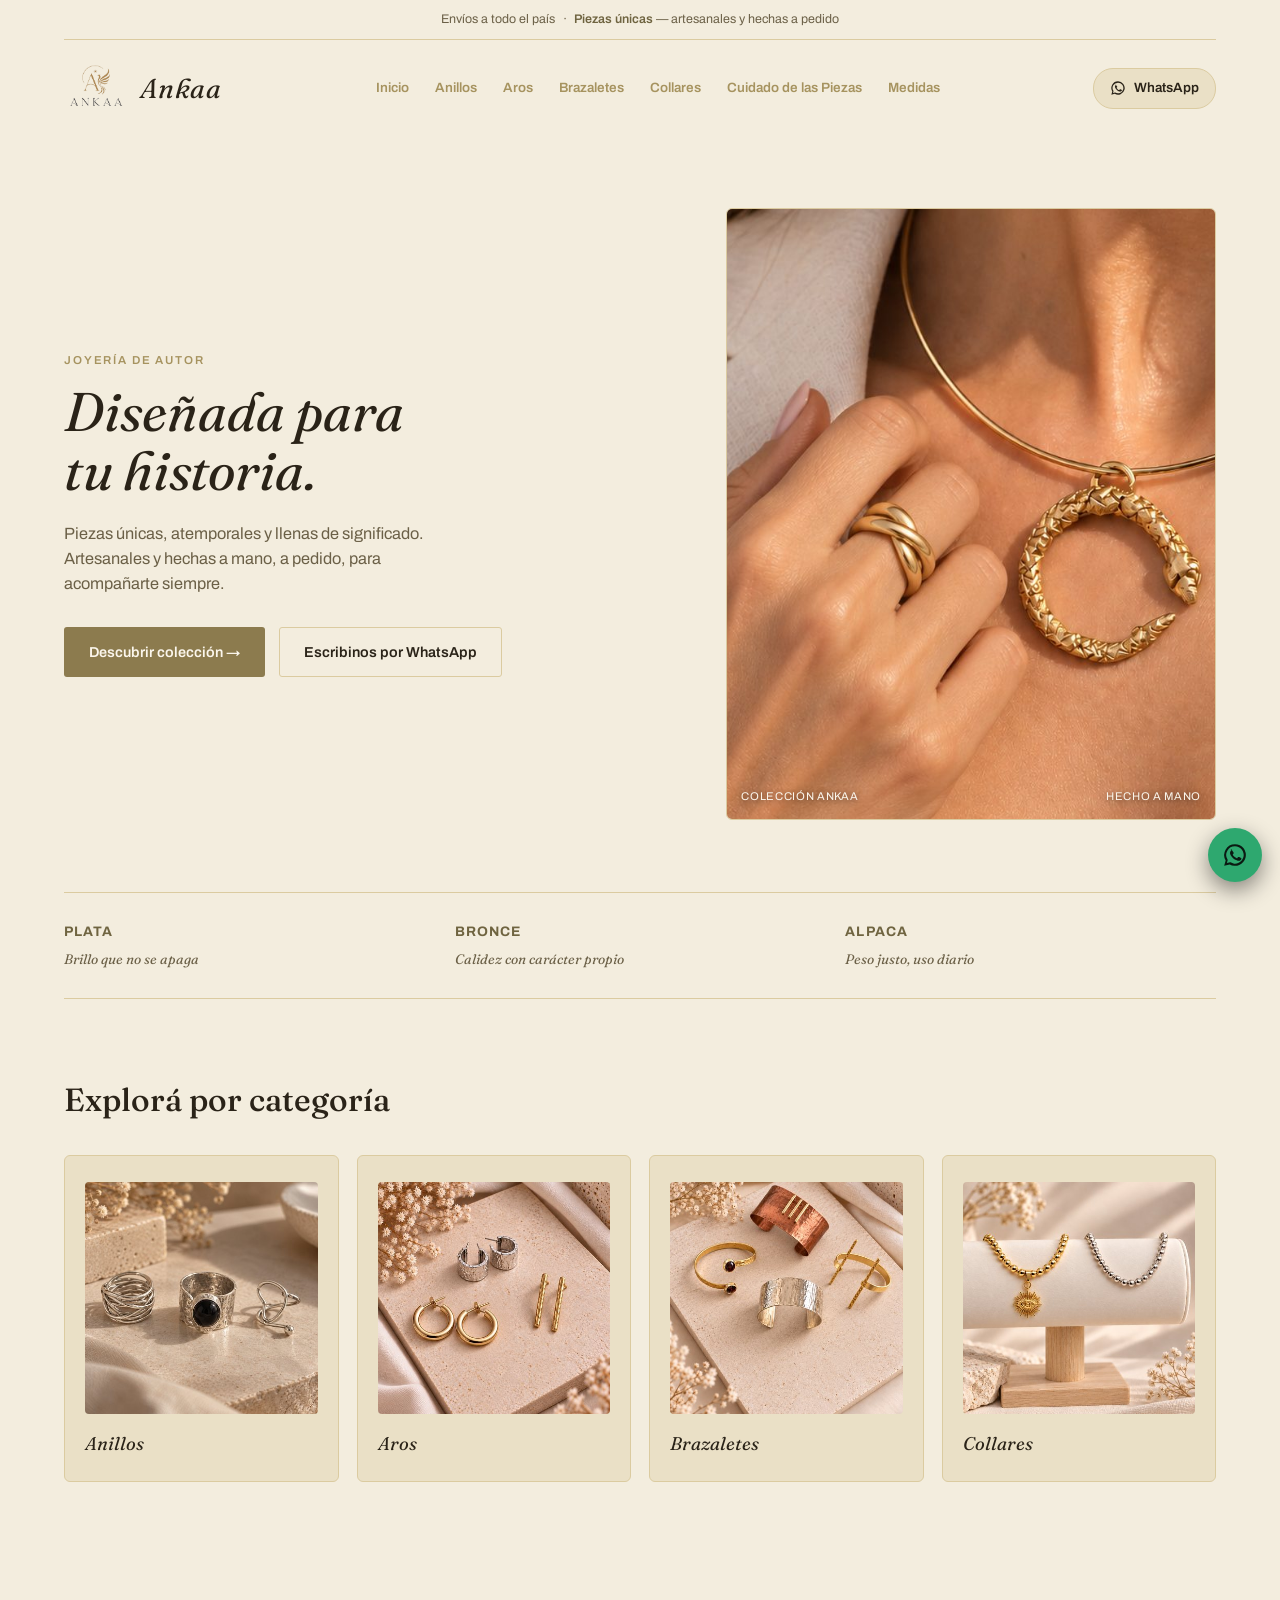
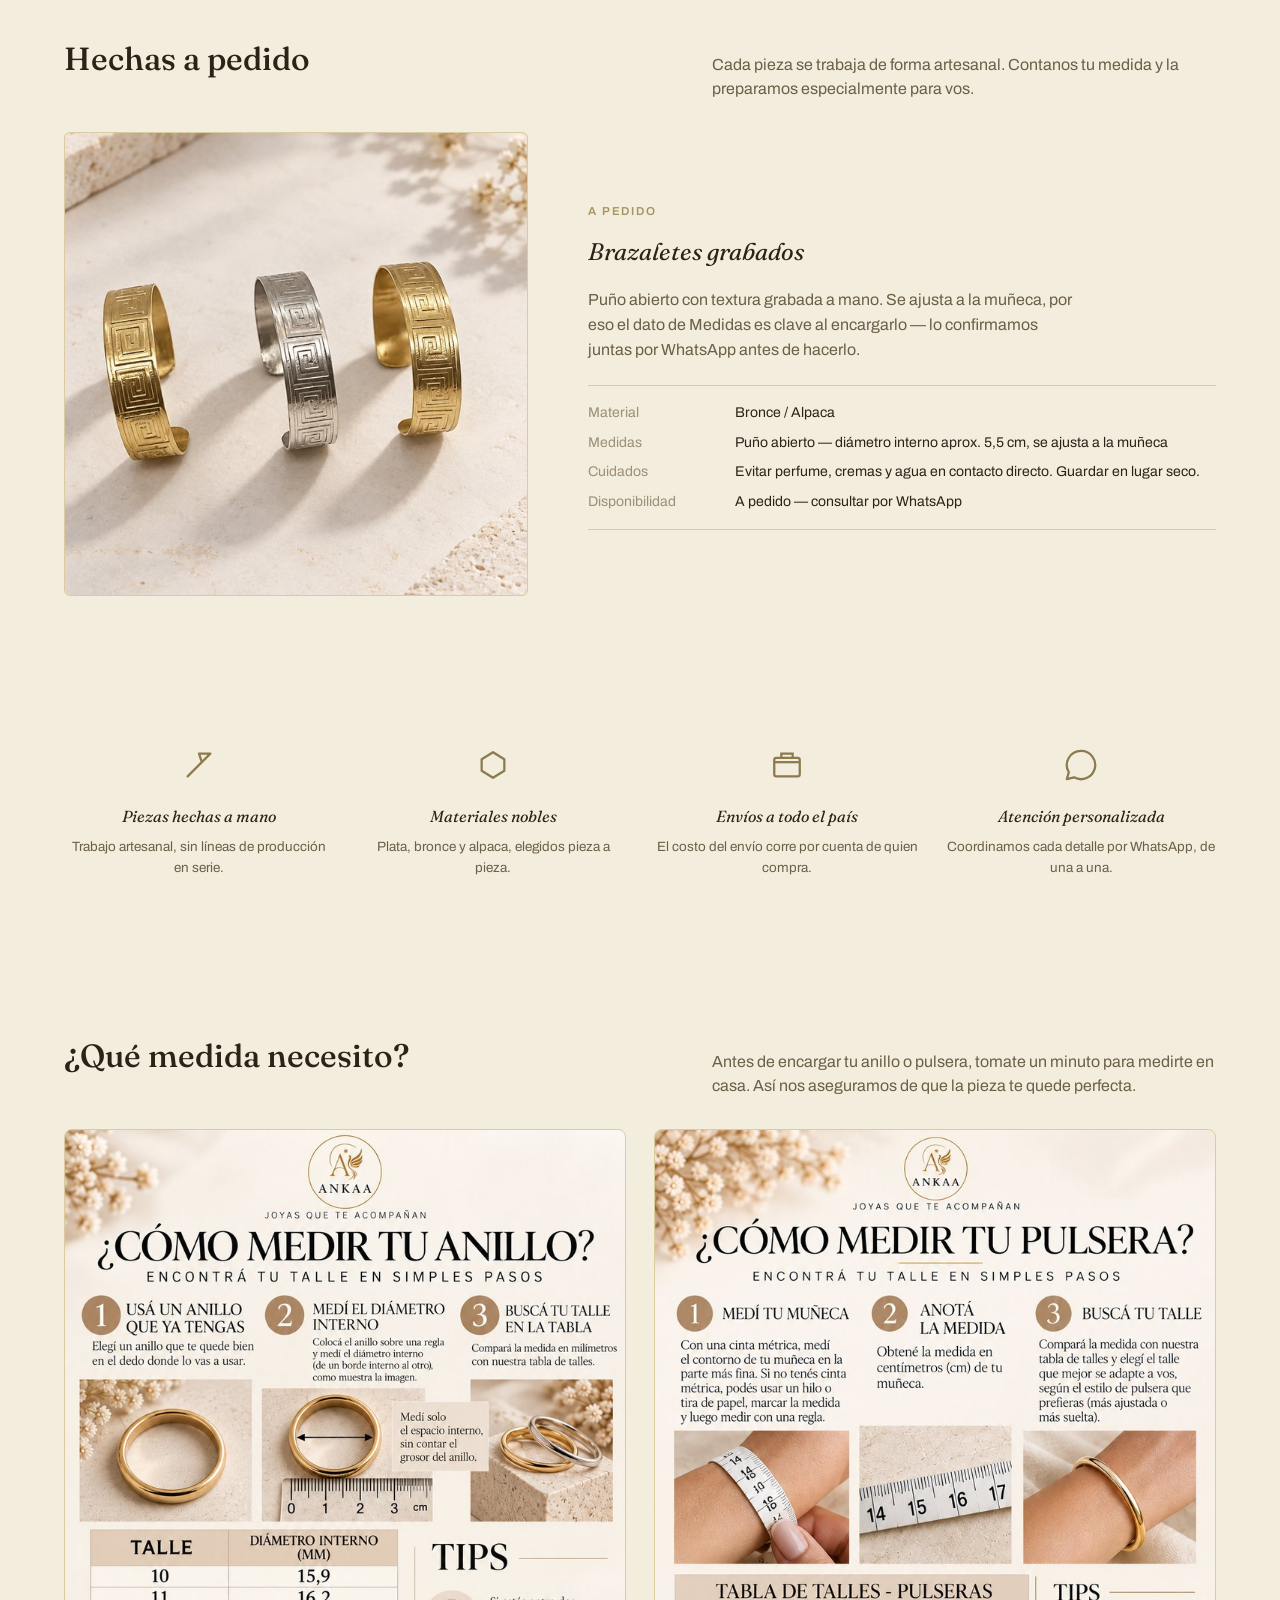
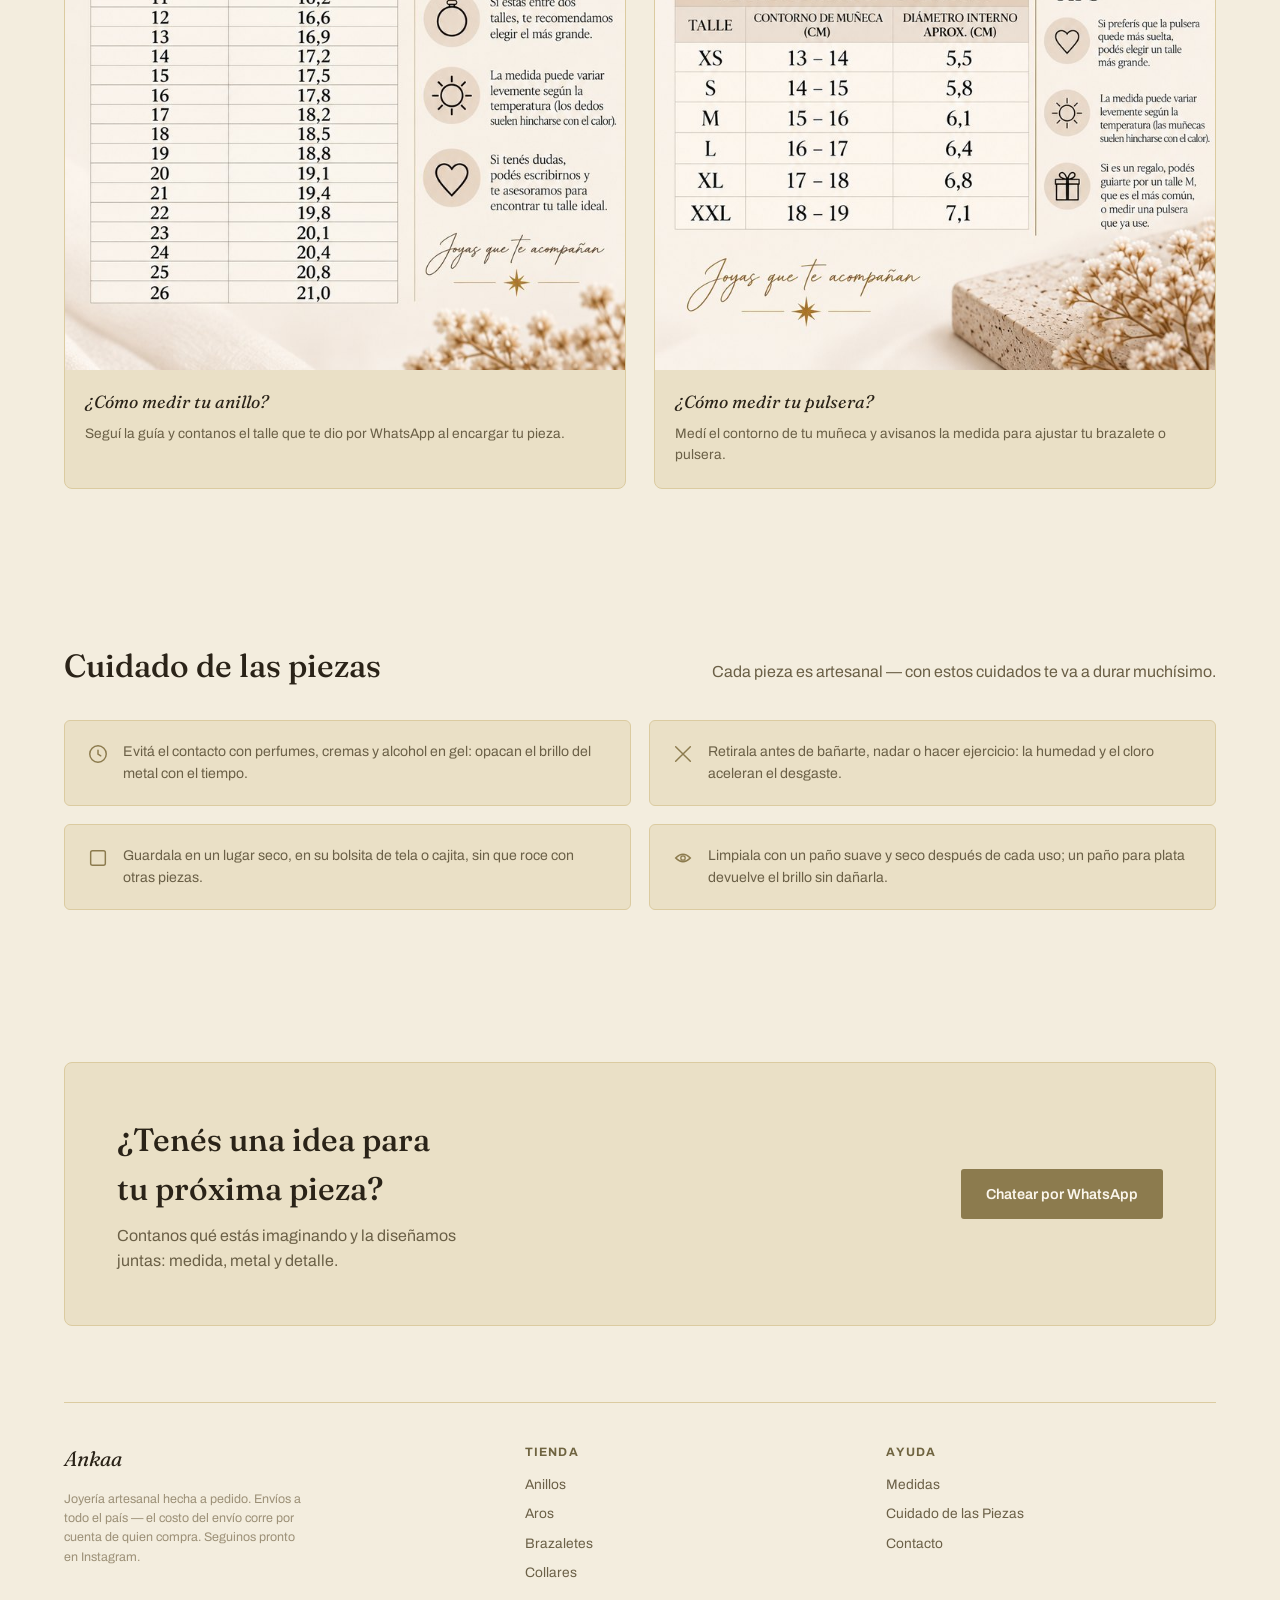
==== index.html @ 0fe8b34e "first commit" ====
<!DOCTYPE html>
<html lang="es">
<head>
<meta charset="UTF-8">
<meta name="viewport" content="width=device-width, initial-scale=1.0">
<title>Ankaa — Joyería artesanal</title>
<link rel="stylesheet" href="https://fonts.googleapis.com/css2?family=Fraunces:ital,wght@0,400;0,500;1,400;1,500&family=Archivo:wght@400;600;700&display=swap">
<link rel="stylesheet" href="css/style.css">
</head>
<body>

<div class="topbar">
  <span>Envíos a todo el país</span>
  <span aria-hidden="true">·</span>
  <span><b>Piezas únicas</b> — artesanales y hechas a pedido</span>
</div>

<header class="site">
  <a class="logo" href="#top" aria-label="Ankaa, inicio">
    <img src="img/logo.png" alt="Ankaa">
    Ankaa
  </a>

  <nav class="categories" aria-label="Secciones">
    <a href="#top">Inicio</a>
    <a href="#anillos">Anillos</a>
    <a href="#aros">Aros</a>
    <a href="#brazaletes">Brazaletes</a>
    <a href="#collares">Collares</a>
    <a href="#cuidado">Cuidado de las Piezas</a>
    <a href="#medidas">Medidas</a>
  </nav>

  <div class="header-actions">
    <a class="whatsapp-pill" href="#contacto">
      <svg viewBox="0 0 24 24" width="16" height="16" fill="currentColor" aria-hidden="true"><path d="M12 2a10 10 0 0 0-8.6 15.1L2 22l5.1-1.3A10 10 0 1 0 12 2zm0 2a8 8 0 1 1-4.2 14.8l-.3-.2-3 .8.8-2.9-.2-.3A8 8 0 0 1 12 4zm-3 3.6c-.2 0-.5 0-.7.4-.2.3-.9.9-.9 2.1s.9 2.4 1 2.6c.1.2 1.8 2.9 4.5 4 .6.3 1.1.4 1.5.5.6.2 1.2.2 1.6.1.5-.1 1.5-.6 1.7-1.2.2-.6.2-1.1.2-1.2-.1-.1-.3-.2-.6-.3-.3-.2-1.5-.8-1.8-.8-.2-.1-.4-.1-.6.1-.2.3-.7.8-.8 1-.2.2-.3.2-.5.1-.3-.1-1.1-.4-2.1-1.3-.8-.7-1.3-1.6-1.5-1.8-.1-.2 0-.4.1-.5.1-.1.3-.3.4-.5.1-.2.2-.3.3-.5.1-.2 0-.4 0-.5C9.9 9 9.3 7.6 9 7c-.2-.4-.4-.4-.6-.4H8z"/></svg>
      WhatsApp
    </a>

    <button class="nav-toggle" type="button" aria-expanded="false" aria-controls="menu-principal" aria-label="Abrir menú">
      <svg class="icon-open" viewBox="0 0 24 24" fill="none" aria-hidden="true"><path d="M4 6h16M4 12h16M4 18h16" stroke="#2A2318" stroke-width="1.8" stroke-linecap="round"/></svg>
      <svg class="icon-close" viewBox="0 0 24 24" fill="none" aria-hidden="true"><path d="M5 5l14 14M19 5L5 19" stroke="#2A2318" stroke-width="1.8" stroke-linecap="round"/></svg>
    </button>
  </div>
</header>

<main id="top">
  <section class="hero">
    <div>
      <span class="eyebrow hero-eyebrow">Joyería de autor</span>
      <h1>Diseñada para<br>tu historia.</h1>
      <p class="lede">Piezas únicas, atemporales y llenas de significado. Artesanales y hechas a mano, a pedido, para acompañarte siempre.</p>
      <div class="hero-actions">
        <a class="btn btn-primary" href="#anillos">Descubrir colección →</a>
        <a class="btn btn-ghost" href="#contacto">Escribinos por WhatsApp</a>
      </div>
    </div>
    <div class="hero-art">
      <img src="img/hero.jpg" alt="Modelo luciendo piezas de joyería Ankaa">
      <div class="caption">
        <span>Colección Ankaa</span>
        <span>Hecho a mano</span>
      </div>
    </div>
  </section>

  <section class="materials" aria-label="Materiales">
    <div class="material">
      <dt>PLATA</dt>
      <dd>Brillo que no se apaga</dd>
    </div>
    <div class="material">
      <dt>BRONCE</dt>
      <dd>Calidez con carácter propio</dd>
    </div>
    <div class="material">
      <dt>ALPACA</dt>
      <dd>Peso justo, uso diario</dd>
    </div>
  </section>

  <section aria-labelledby="cat-heading">
    <div class="section-head">
      <h2 id="cat-heading">Explorá por categoría</h2>
    </div>
    <div class="cat-grid">
      <a class="cat-card" href="#anillos" id="anillos">
        <img src="img/cat-anillos.jpg" alt="Anillos Ankaa" loading="lazy">
        <div class="name">Anillos</div>
      </a>
      <a class="cat-card" href="#aros" id="aros">
        <img src="img/cat-aros.jpg" alt="Aros Ankaa" loading="lazy">
        <div class="name">Aros</div>
      </a>
      <a class="cat-card" href="#brazaletes" id="brazaletes">
        <img src="img/cat-brazaletes.jpg" alt="Brazaletes Ankaa" loading="lazy">
        <div class="name">Brazaletes</div>
      </a>
      <a class="cat-card" href="#collares" id="collares">
        <img src="img/cat-collares.jpg" alt="Collares Ankaa" loading="lazy">
        <div class="name">Collares</div>
      </a>
    </div>
  </section>

  <section aria-labelledby="feature-heading">
    <div class="section-head">
      <h2 id="feature-heading">Hechas a pedido</h2>
      <p class="sub">Cada pieza se trabaja de forma artesanal. Contanos tu medida y la preparamos especialmente para vos.</p>
    </div>
    <div class="feature">
      <div class="feature-art">
        <img src="img/gallery-cuffs.jpg" alt="Brazaletes artesanales Ankaa con textura grabada">
      </div>
      <div>
        <span class="eyebrow">A pedido</span>
        <h2 style="margin-top:10px; font-style: italic; font-weight:400;">Brazaletes grabados</h2>
        <p class="desc">Puño abierto con textura grabada a mano. Se ajusta a la muñeca, por eso el dato de Medidas es clave al encargarlo — lo confirmamos juntas por WhatsApp antes de hacerlo.</p>
        <div class="label-table">
          <dl>
            <dt>Material</dt><dd>Bronce / Alpaca</dd>
            <dt>Medidas</dt><dd>Puño abierto — diámetro interno aprox. 5,5 cm, se ajusta a la muñeca</dd>
            <dt>Cuidados</dt><dd>Evitar perfume, cremas y agua en contacto directo. Guardar en lugar seco.</dd>
            <dt>Disponibilidad</dt><dd>A pedido — consultar por WhatsApp</dd>
          </dl>
        </div>
      </div>
    </div>
  </section>

  <section aria-label="Por qué Ankaa">
    <div class="values">
      <div class="value">
        <svg viewBox="0 0 24 24" fill="none" aria-hidden="true"><path d="M4 20 L14 10 M14 10 L12 4 L20 4 L14 10" stroke="#8C7B4E" stroke-width="1.6" stroke-linecap="round" stroke-linejoin="round"/></svg>
        <h3>Piezas hechas a mano</h3>
        <p>Trabajo artesanal, sin líneas de producción en serie.</p>
      </div>
      <div class="value">
        <svg viewBox="0 0 24 24" fill="none" aria-hidden="true"><path d="M12 3 L20 8 V16 L12 21 L4 16 V8 Z" stroke="#8C7B4E" stroke-width="1.6" stroke-linejoin="round"/></svg>
        <h3>Materiales nobles</h3>
        <p>Plata, bronce y alpaca, elegidos pieza a pieza.</p>
      </div>
      <div class="value">
        <svg viewBox="0 0 24 24" fill="none" aria-hidden="true"><rect x="3" y="7" width="18" height="13" rx="1.5" stroke="#8C7B4E" stroke-width="1.6"/><path d="M3 10 H21" stroke="#8C7B4E" stroke-width="1.6"/><path d="M8 7 V4 H16 V7" stroke="#8C7B4E" stroke-width="1.6"/></svg>
        <h3>Envíos a todo el país</h3>
        <p>El costo del envío corre por cuenta de quien compra.</p>
      </div>
      <div class="value">
        <svg viewBox="0 0 24 24" fill="none" aria-hidden="true"><path d="M12 2a10 10 0 0 0-8.6 15.1L2 22l5.1-1.3A10 10 0 1 0 12 2z" stroke="#8C7B4E" stroke-width="1.6" stroke-linejoin="round"/></svg>
        <h3>Atención personalizada</h3>
        <p>Coordinamos cada detalle por WhatsApp, de una a una.</p>
      </div>
    </div>
  </section>

  <section id="medidas" aria-labelledby="medidas-heading">
    <div class="section-head">
      <h2 id="medidas-heading">¿Qué medida necesito?</h2>
      <p class="sub">Antes de encargar tu anillo o pulsera, tomate un minuto para medirte en casa. Así nos aseguramos de que la pieza te quede perfecta.</p>
    </div>
    <div class="medidas-grid">
      <div class="medida-card">
        <img src="img/medida-anillo.jpg" alt="Guía: cómo medir tu anillo">
        <div class="medida-cap">
          <h3>¿Cómo medir tu anillo?</h3>
          <p>Seguí la guía y contanos el talle que te dio por WhatsApp al encargar tu pieza.</p>
        </div>
      </div>
      <div class="medida-card">
        <img src="img/medida-pulsera.jpg" alt="Guía: cómo medir tu pulsera">
        <div class="medida-cap">
          <h3>¿Cómo medir tu pulsera?</h3>
          <p>Medí el contorno de tu muñeca y avisanos la medida para ajustar tu brazalete o pulsera.</p>
        </div>
      </div>
    </div>
  </section>

  <section id="cuidado" aria-labelledby="cuidado-heading">
    <div class="section-head">
      <h2 id="cuidado-heading">Cuidado de las piezas</h2>
      <p class="sub">Cada pieza es artesanal — con estos cuidados te va a durar muchísimo.</p>
    </div>
    <div class="cuidado-grid">
      <div class="cuidado-card">
        <svg viewBox="0 0 24 24" fill="none" aria-hidden="true"><circle cx="12" cy="12" r="9" stroke="#8C7B4E" stroke-width="1.6"/><path d="M12 8v4l3 2" stroke="#8C7B4E" stroke-width="1.6" stroke-linecap="round"/></svg>
        <p>Evitá el contacto con perfumes, cremas y alcohol en gel: opacan el brillo del metal con el tiempo.</p>
      </div>
      <div class="cuidado-card">
        <svg viewBox="0 0 24 24" fill="none" aria-hidden="true"><path d="M4 20 L20 4 M4 4 L20 20" stroke="#8C7B4E" stroke-width="1.6" stroke-linecap="round"/></svg>
        <p>Retirala antes de bañarte, nadar o hacer ejercicio: la humedad y el cloro aceleran el desgaste.</p>
      </div>
      <div class="cuidado-card">
        <svg viewBox="0 0 24 24" fill="none" aria-hidden="true"><rect x="4" y="4" width="16" height="16" rx="2" stroke="#8C7B4E" stroke-width="1.6"/></svg>
        <p>Guardala en un lugar seco, en su bolsita de tela o cajita, sin que roce con otras piezas.</p>
      </div>
      <div class="cuidado-card">
        <svg viewBox="0 0 24 24" fill="none" aria-hidden="true"><path d="M4 12 Q12 4 20 12 Q12 20 4 12 Z" stroke="#8C7B4E" stroke-width="1.6"/><circle cx="12" cy="12" r="2.4" stroke="#8C7B4E" stroke-width="1.4"/></svg>
        <p>Limpiala con un paño suave y seco después de cada uso; un paño para plata devuelve el brillo sin dañarla.</p>
      </div>
    </div>
  </section>

  <section id="contacto" aria-label="Contacto">
    <div class="cta-band">
      <div>
        <h2>¿Tenés una idea para tu próxima pieza?</h2>
        <p>Contanos qué estás imaginando y la diseñamos juntas: medida, metal y detalle.</p>
      </div>
      <a class="btn btn-primary" href="#">Chatear por WhatsApp</a>
    </div>
  </section>
</main>

<footer>
  <div>
    <div class="foot-brand">Ankaa</div>
    <p class="foot-fine">Joyería artesanal hecha a pedido. Envíos a todo el país — el costo del envío corre por cuenta de quien compra. Seguinos pronto en Instagram.</p>
  </div>
  <div>
    <h4>Tienda</h4>
    <ul>
      <li><a href="#anillos">Anillos</a></li>
      <li><a href="#aros">Aros</a></li>
      <li><a href="#brazaletes">Brazaletes</a></li>
      <li><a href="#collares">Collares</a></li>
    </ul>
  </div>
  <div>
    <h4>Ayuda</h4>
    <ul>
      <li><a href="#medidas">Medidas</a></li>
      <li><a href="#cuidado">Cuidado de las Piezas</a></li>
      <li><a href="#contacto">Contacto</a></li>
    </ul>
  </div>
</footer>

<a class="float-wa" href="#contacto" aria-label="Chatear por WhatsApp">
  <svg viewBox="0 0 24 24" fill="#0b1a12" aria-hidden="true"><path d="M12 2a10 10 0 0 0-8.6 15.1L2 22l5.1-1.3A10 10 0 1 0 12 2zm0 2a8 8 0 1 1-4.2 14.8l-.3-.2-3 .8.8-2.9-.2-.3A8 8 0 0 1 12 4zm-3 3.6c-.2 0-.5 0-.7.4-.2.3-.9.9-.9 2.1s.9 2.4 1 2.6c.1.2 1.8 2.9 4.5 4 .6.3 1.1.4 1.5.5.6.2 1.2.2 1.6.1.5-.1 1.5-.6 1.7-1.2.2-.6.2-1.1.2-1.2-.1-.1-.3-.2-.6-.3-.3-.2-1.5-.8-1.8-.8-.2-.1-.4-.1-.6.1-.2.3-.7.8-.8 1-.2.2-.3.2-.5.1-.3-.1-1.1-.4-2.1-1.3-.8-.7-1.3-1.6-1.5-1.8-.1-.2 0-.4.1-.5.1-.1.3-.3.4-.5.1-.2.2-.3.3-.5.1-.2 0-.4 0-.5C9.9 9 9.3 7.6 9 7c-.2-.4-.4-.4-.6-.4H8z"/></svg>
</a>

<script src="js/script.js"></script>
</body>
</html>
---- css/style.css ----
:root {
  /* light — crema y oro viejo, identidad de Ankaa */
  --bg: #f3edde;
  --bg-raised: #eae0c6;
  --bg-raised-2: #e1d2a9;
  --line: #dbcba0;
  --copper: #8c7b4e;
  --copper-bright: #a6935f;
  --brass: #6f6440;
  --text: #2a2318;
  --muted: #6b6047;
  --muted-dim: #9c9077;
  --focus: #8c7b4e;

  --font-display: "Fraunces", "Iowan Old Style", "Georgia", serif;
  --font-body: "Archivo", "Helvetica Neue", Arial, sans-serif;

  color-scheme: light;
}

/* Ankaa se muestra siempre con su paleta clara de marca —
   no cambia con el modo oscuro del sistema. */

* { box-sizing: border-box; }

html { scroll-behavior: smooth; }
@media (prefers-reduced-motion: reduce) {
  html { scroll-behavior: auto; }
  * { animation-duration: 0.001ms !important; animation-iteration-count: 1 !important; }
}

body {
  margin: 0;
  background: var(--bg);
  color: var(--text);
  font-family: var(--font-body);
  font-size: 16px;
  line-height: 1.55;
  padding-inline: clamp(18px, 5vw, 64px);
}

header.site,
main section,
footer {
  max-width: 1180px;
  margin-inline: auto;
}

a { color: inherit; }

img, svg { max-width: 100%; }

h1, h2, h3 {
  font-family: var(--font-display);
  font-weight: 500;
  text-wrap: balance;
  margin: 0;
  color: var(--text);
}

p { margin: 0; }

.eyebrow {
  font-family: var(--font-body);
  font-size: 0.72rem;
  font-weight: 600;
  letter-spacing: 0.16em;
  text-transform: uppercase;
  color: var(--copper-bright);
}

/* ---------- top bar ---------- */
.topbar {
  display: flex;
  justify-content: center;
  gap: 0.6em;
  flex-wrap: wrap;
  padding-block: 10px;
  border-bottom: 1px solid var(--line);
  font-size: 0.78rem;
  color: var(--muted);
  text-align: center;
}
.topbar b { color: var(--brass); font-weight: 600; }

/* ---------- header ---------- */
header.site {
  position: sticky;
  top: 0;
  background: var(--bg);
  z-index: 30;
  display: flex;
  align-items: center;
  justify-content: space-between;
  gap: 24px;
  padding-block: 16px;
  flex-wrap: wrap;
}

.logo {
  display: flex;
  align-items: center;
  gap: 12px;
  font-family: var(--font-display);
  font-size: 1.7rem;
  font-style: italic;
  letter-spacing: 0.03em;
  text-decoration: none;
}
.logo img { width: 64px; height: 64px; object-fit: contain; flex: none; }

/* ---------- nav (desktop) ---------- */
nav.categories {
  display: flex;
  gap: clamp(12px, 2.2vw, 26px);
  flex-wrap: wrap;
  font-size: 0.86rem;
}
nav.categories a {
  color: var(--copper-bright);
  text-decoration: none;
  font-size: 0.84rem;
  font-weight: 600;
  white-space: nowrap;
  transition: color 0.15s ease;
}
nav.categories a:hover, nav.categories a:focus-visible { color: var(--brass); }

.header-actions {
  display: flex;
  align-items: center;
  gap: 14px;
}

.whatsapp-pill {
  display: inline-flex;
  align-items: center;
  gap: 8px;
  padding: 9px 16px;
  border-radius: 20px;
  background: var(--bg-raised);
  border: 1px solid var(--line);
  color: var(--text);
  text-decoration: none;
  font-size: 0.84rem;
  font-weight: 600;
  white-space: nowrap;
  transition: background 0.15s ease, color 0.15s ease;
}
.whatsapp-pill:hover, .whatsapp-pill:focus-visible {
  background: var(--copper);
  color: var(--bg);
}

a:focus-visible, button:focus-visible {
  outline: 2px solid var(--focus);
  outline-offset: 3px;
}

/* ---------- hamburger button (mobile) ---------- */
.nav-toggle {
  display: none;
  width: 44px;
  height: 44px;
  border: 1px solid var(--line);
  border-radius: 6px;
  background: var(--bg-raised);
  cursor: pointer;
  padding: 0;
  align-items: center;
  justify-content: center;
  flex: none;
}
.nav-toggle svg { width: 22px; height: 22px; }
.nav-toggle .icon-close { display: none; }
.nav-toggle[aria-expanded="true"] .icon-open { display: none; }
.nav-toggle[aria-expanded="true"] .icon-close { display: block; }

/* ---------- responsive nav ---------- */
@media (max-width: 860px) {
  .nav-toggle { display: flex; }

  /* El menú se despliega como una única columna justo debajo
     del encabezado, en vez de un panel de pantalla completa. */
  nav.categories {
    position: absolute;
    top: 100%;
    left: 0;
    right: 0;
    background: var(--bg);
    border-bottom: 1px solid var(--line);
    box-shadow: 0 12px 20px -12px rgba(42, 35, 24, 0.25);
    flex-direction: column;
    align-items: stretch;
    gap: 0;
    padding: 0 clamp(18px, 5vw, 64px);
    max-height: 0;
    overflow: hidden;
    transition: max-height 0.25s ease;
    z-index: 25;
  }
  nav.categories.is-open {
    max-height: 70vh;
    overflow-y: auto;
    padding-block: 8px;
  }

  nav.categories a {
    width: 100%;
    padding: 14px 0;
    border-bottom: 1px solid var(--line);
    font-size: 1.02rem;
    color: var(--text);
  }
  nav.categories a:hover, nav.categories a:focus-visible { color: var(--copper-bright); }
}

/* ---------- hero ---------- */
.hero {
  display: grid;
  grid-template-columns: 1.1fr 0.9fr;
  align-items: center;
  gap: clamp(24px, 5vw, 64px);
  padding-block: clamp(32px, 6vw, 72px);
}
@media (max-width: 780px) {
  .hero { grid-template-columns: 1fr; }
  .hero-art { order: -1; }
}

.hero h1 {
  font-size: clamp(2.2rem, 5vw, 3.4rem);
  line-height: 1.08;
  font-style: italic;
  font-weight: 400;
}
.hero-eyebrow { margin-bottom: 14px; display: block; }
.hero p.lede {
  margin-top: 20px;
  max-width: 46ch;
  color: var(--muted);
  font-size: 1.02rem;
}
.hero-actions {
  margin-top: 30px;
  display: flex;
  gap: 14px;
  flex-wrap: wrap;
}
.btn {
  display: inline-flex;
  align-items: center;
  gap: 8px;
  padding: 13px 24px;
  border-radius: 3px;
  font-family: var(--font-body);
  font-size: 0.9rem;
  font-weight: 600;
  text-decoration: none;
  border: 1px solid transparent;
  cursor: pointer;
}
.btn-primary { background: var(--copper); color: #fbf6ec; }
.btn-primary:hover, .btn-primary:focus-visible { background: var(--copper-bright); }
.btn-ghost { border-color: var(--line); color: var(--text); }
.btn-ghost:hover, .btn-ghost:focus-visible { border-color: var(--copper); color: var(--copper-bright); }

.hero-art {
  position: relative;
  background: radial-gradient(circle at 32% 28%, var(--bg-raised-2), var(--bg-raised) 70%);
  border: 1px solid var(--line);
  border-radius: 6px;
  aspect-ratio: 4 / 5;
  display: flex;
  align-items: center;
  justify-content: center;
  overflow: hidden;
}
.hero-art img { width: 100%; height: 100%; object-fit: cover; display: block; }
.hero-art .caption {
  position: absolute;
  bottom: 14px;
  left: 14px;
  right: 14px;
  display: flex;
  justify-content: space-between;
  font-size: 0.7rem;
  letter-spacing: 0.06em;
  color: #fbf6ec;
  text-shadow: 0 1px 6px rgba(0,0,0,0.55);
  text-transform: uppercase;
}

/* ---------- materials strip ---------- */
.materials {
  display: grid;
  grid-template-columns: repeat(3, 1fr);
  border-top: 1px solid var(--line);
  border-bottom: 1px solid var(--line);
  padding-block: 28px;
  gap: 20px;
}
@media (max-width: 700px) {
  .materials { grid-template-columns: 1fr; }
}
.material dt {
  font-family: var(--font-body);
  font-weight: 700;
  font-size: 0.86rem;
  letter-spacing: 0.08em;
  color: var(--brass);
}
.material dd {
  margin: 6px 0 0;
  font-size: 0.86rem;
  color: var(--muted);
  font-style: italic;
  font-family: var(--font-display);
}

/* ---------- section heading ---------- */
.section-head {
  display: flex;
  align-items: baseline;
  justify-content: space-between;
  gap: 20px;
  margin-bottom: 30px;
  flex-wrap: wrap;
}
.section-head h2 { font-size: clamp(1.5rem, 3vw, 2rem); }
.section-head p.sub { margin-top: 8px; color: var(--muted); max-width: 56ch; }

section { padding-block: clamp(40px, 7vw, 76px); scroll-margin-top: 90px; }

/* ---------- categories ---------- */
.cat-grid {
  display: grid;
  grid-template-columns: repeat(4, 1fr);
  gap: 18px;
}
@media (max-width: 780px) { .cat-grid { grid-template-columns: repeat(2, 1fr); } }

.cat-card {
  background: var(--bg-raised);
  border: 1px solid var(--line);
  border-radius: 6px;
  padding: 26px 20px 22px;
  text-decoration: none;
  display: flex;
  flex-direction: column;
  gap: 16px;
  scroll-margin-top: 90px;
  transition: border-color 0.15s ease, transform 0.15s ease;
}
.cat-card:hover, .cat-card:focus-visible {
  border-color: var(--copper);
  transform: translateY(-2px);
}
.cat-card img {
  width: 100%;
  aspect-ratio: 1 / 1;
  object-fit: cover;
  border-radius: 4px;
}
.cat-card .name {
  font-family: var(--font-display);
  font-size: 1.15rem;
  font-style: italic;
  color: var(--text);
}
.cat-card .count { font-size: 0.76rem; color: var(--muted-dim); }

/* ---------- featured piece ---------- */
.feature {
  display: grid;
  grid-template-columns: 0.85fr 1.15fr;
  gap: clamp(28px, 5vw, 60px);
  align-items: center;
}
@media (max-width: 780px) { .feature { grid-template-columns: 1fr; } }

.feature-art {
  background: var(--bg-raised);
  border: 1px solid var(--line);
  border-radius: 6px;
  aspect-ratio: 1 / 1;
  display: flex;
  align-items: center;
  justify-content: center;
  overflow: hidden;
}
.feature-art img { width: 100%; height: 100%; object-fit: cover; border-radius: 6px; }

.label-table {
  margin-top: 22px;
  border-top: 1px solid var(--line);
}
.label-table dl {
  display: grid;
  grid-template-columns: 9em 1fr;
  gap: 8px 20px;
  margin: 0;
  padding-block: 16px;
  border-bottom: 1px solid var(--line);
  font-size: 0.88rem;
}
.label-table dt { color: var(--muted-dim); }
.label-table dd { margin: 0; color: var(--text); }

.feature p.desc {
  margin-top: 18px;
  color: var(--muted);
  max-width: 54ch;
}

/* ---------- values row ---------- */
.values {
  display: grid;
  grid-template-columns: repeat(4, 1fr);
  gap: 24px;
  text-align: center;
}
@media (max-width: 700px) { .values { grid-template-columns: repeat(2, 1fr); } }
.value svg { width: 34px; height: 34px; margin-bottom: 14px; }
.value h3 { font-size: 1rem; font-style: italic; font-weight: 400; }
.value p { margin-top: 8px; font-size: 0.84rem; color: var(--muted); }

/* ---------- medidas ---------- */
.medidas-grid {
  display: grid;
  grid-template-columns: 1fr 1fr;
  gap: 28px;
}
@media (max-width: 780px) { .medidas-grid { grid-template-columns: 1fr; } }
.medida-card {
  background: var(--bg-raised);
  border: 1px solid var(--line);
  border-radius: 8px;
  overflow: hidden;
  scroll-margin-top: 90px;
}
.medida-card img { width: 100%; display: block; }
.medida-card .medida-cap {
  padding: 18px 20px 22px;
}
.medida-card h3 { font-size: 1.1rem; font-style: italic; font-weight: 400; }
.medida-card p { margin-top: 8px; font-size: 0.86rem; color: var(--muted); }

/* ---------- cuidado ---------- */
.cuidado-grid {
  display: grid;
  grid-template-columns: repeat(2, 1fr);
  gap: 18px;
}
@media (max-width: 700px) { .cuidado-grid { grid-template-columns: 1fr; } }
.cuidado-card {
  background: var(--bg-raised);
  border: 1px solid var(--line);
  border-radius: 6px;
  padding: 20px 22px;
  display: flex;
  gap: 14px;
  align-items: flex-start;
}
.cuidado-card svg { width: 22px; height: 22px; flex: none; margin-top: 2px; }
.cuidado-card p { font-size: 0.88rem; color: var(--muted); }

/* ---------- cta band ---------- */
.cta-band {
  background: var(--bg-raised);
  border: 1px solid var(--line);
  border-radius: 8px;
  padding: clamp(28px, 5vw, 52px);
  display: flex;
  align-items: center;
  justify-content: space-between;
  gap: 24px;
  flex-wrap: wrap;
}
.cta-band h2 { font-size: clamp(1.4rem, 3vw, 2rem); max-width: 22ch; }
.cta-band p { color: var(--muted); margin-top: 10px; max-width: 42ch; }

/* ---------- footer ---------- */
footer {
  border-top: 1px solid var(--line);
  padding-block: 40px 60px;
  display: grid;
  grid-template-columns: 1.3fr 1fr 1fr;
  gap: 32px;
  font-size: 0.86rem;
  color: var(--muted);
}
@media (max-width: 700px) { footer { grid-template-columns: 1fr 1fr; } }
footer h4 {
  font-family: var(--font-body);
  font-size: 0.76rem;
  letter-spacing: 0.1em;
  text-transform: uppercase;
  color: var(--brass);
  margin: 0 0 12px;
  font-weight: 700;
}
footer ul { list-style: none; margin: 0; padding: 0; display: flex; flex-direction: column; gap: 8px; }
footer a { text-decoration: none; }
footer a:hover { color: var(--copper-bright); }
.foot-brand { font-family: var(--font-display); font-size: 1.3rem; font-style: italic; color: var(--text); }
.foot-fine { margin-top: 14px; font-size: 0.78rem; color: var(--muted-dim); max-width: 34ch; }

/* ---------- floating whatsapp ---------- */
.float-wa {
  position: fixed;
  right: 18px;
  bottom: 18px;
  width: 54px;
  height: 54px;
  border-radius: 50%;
  background: #2ea86f;
  display: flex;
  align-items: center;
  justify-content: center;
  box-shadow: 0 8px 22px rgba(0,0,0,0.45);
  text-decoration: none;
  z-index: 20;
}
.float-wa svg { width: 26px; height: 26px; }
.float-wa:hover { filter: brightness(1.08); }
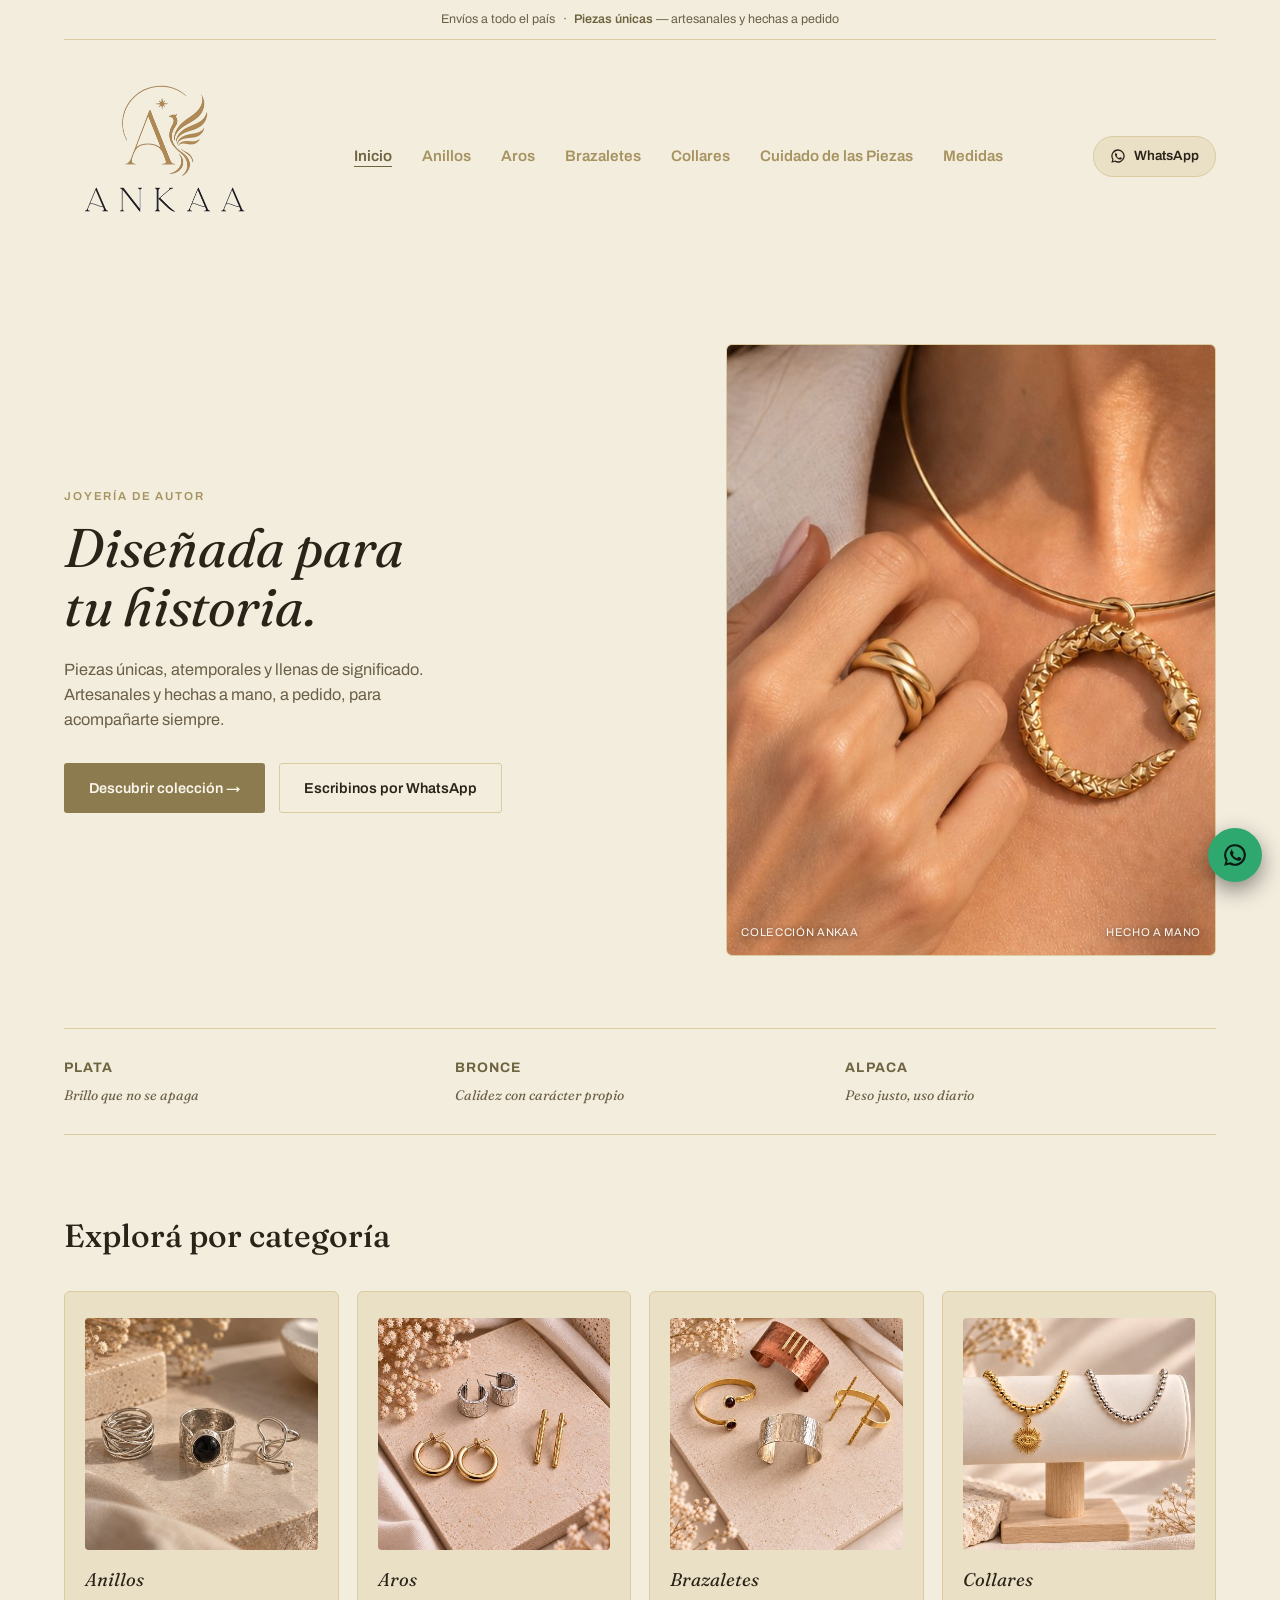
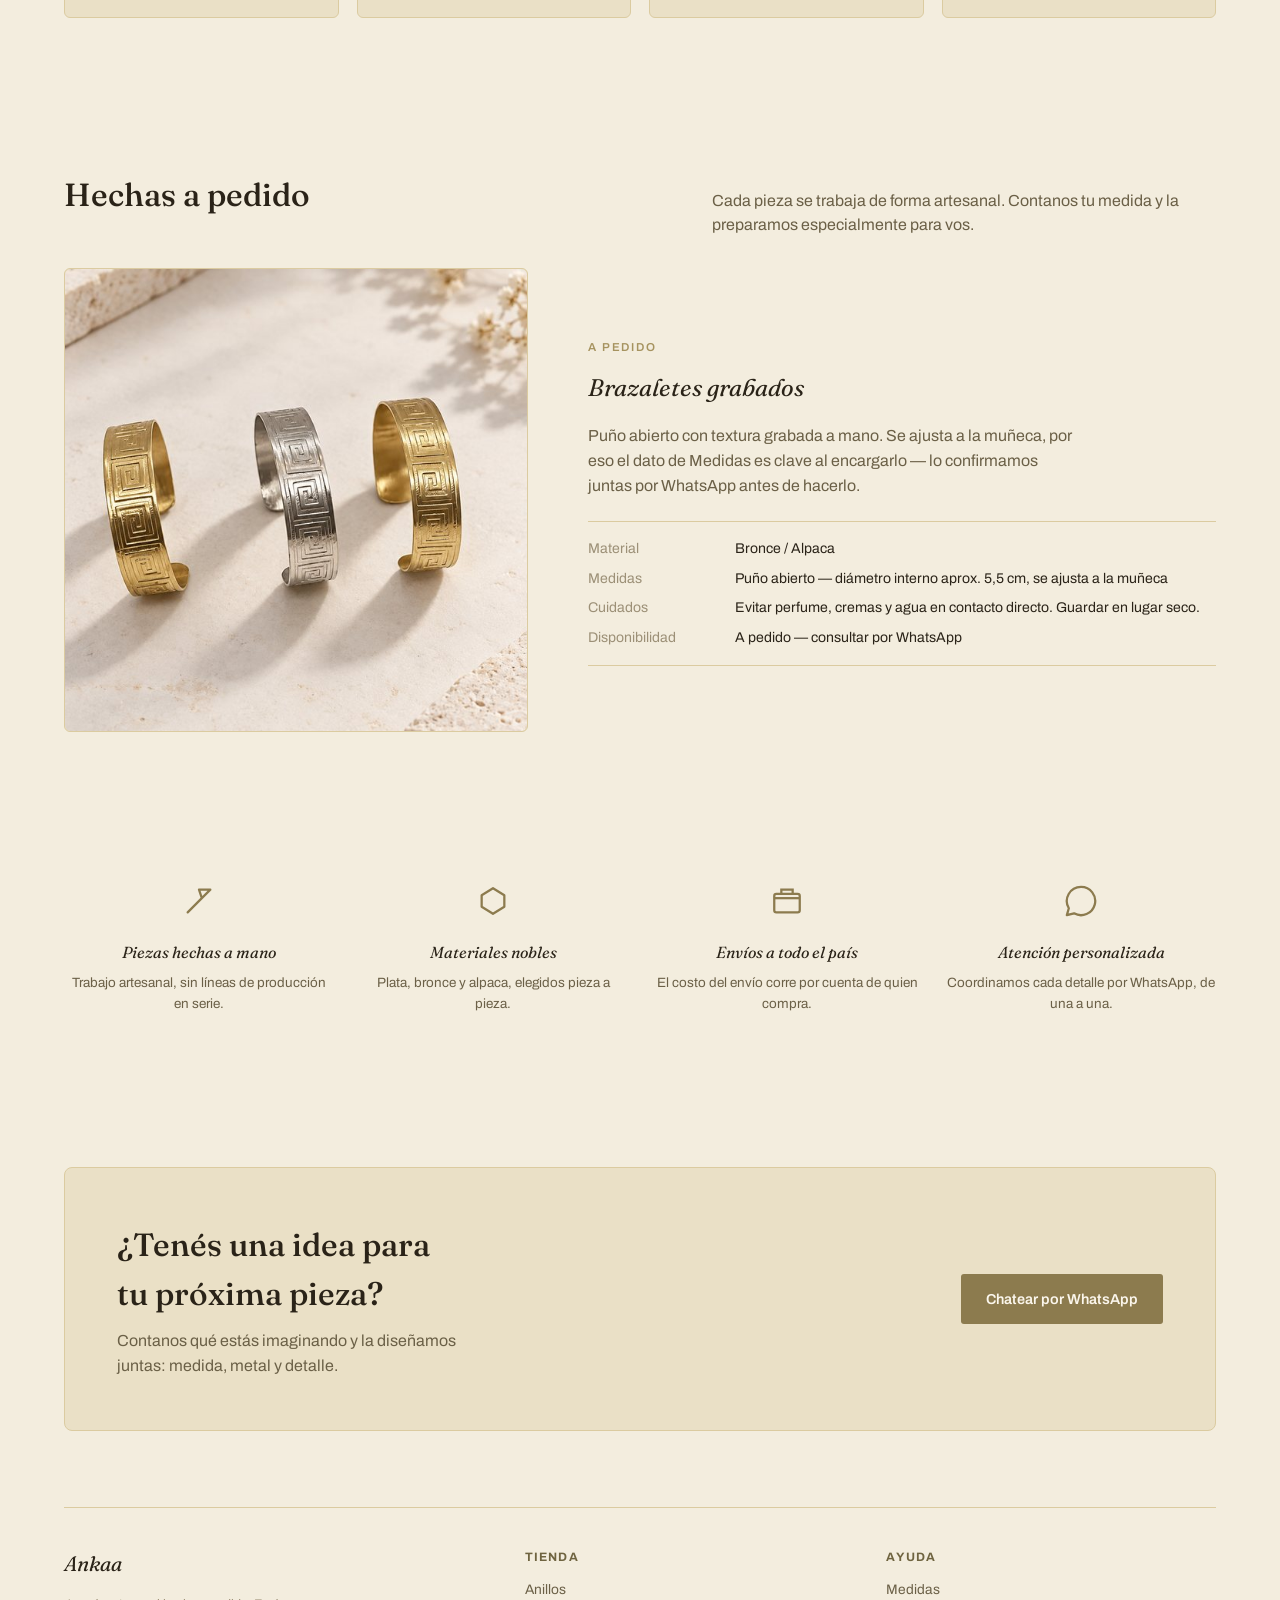
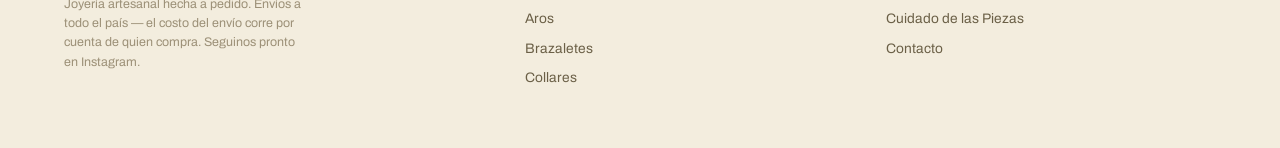
==== commit 3db7fa17: "División de html en paginados por sección" ====
--- a/index.html
+++ b/index.html
@@ -16,19 +16,18 @@
 </div>
 
 <header class="site">
-  <a class="logo" href="#top" aria-label="Ankaa, inicio">
+  <a class="logo" href="index.html" aria-label="Ankaa, inicio">
     <img src="img/logo.png" alt="Ankaa">
-    Ankaa
   </a>
 
   <nav class="categories" aria-label="Secciones">
-    <a href="#top">Inicio</a>
-    <a href="#anillos">Anillos</a>
-    <a href="#aros">Aros</a>
-    <a href="#brazaletes">Brazaletes</a>
-    <a href="#collares">Collares</a>
-    <a href="#cuidado">Cuidado de las Piezas</a>
-    <a href="#medidas">Medidas</a>
+    <a href="index.html" aria-current="page">Inicio</a>
+    <a href="anillos.html">Anillos</a>
+    <a href="aros.html">Aros</a>
+    <a href="brazaletes.html">Brazaletes</a>
+    <a href="collares.html">Collares</a>
+    <a href="cuidado.html">Cuidado de las Piezas</a>
+    <a href="medidas.html">Medidas</a>
   </nav>
 
   <div class="header-actions">
@@ -51,7 +50,7 @@
       <h1>Diseñada para<br>tu historia.</h1>
       <p class="lede">Piezas únicas, atemporales y llenas de significado. Artesanales y hechas a mano, a pedido, para acompañarte siempre.</p>
       <div class="hero-actions">
-        <a class="btn btn-primary" href="#anillos">Descubrir colección →</a>
+        <a class="btn btn-primary" href="#categorias">Descubrir colección →</a>
         <a class="btn btn-ghost" href="#contacto">Escribinos por WhatsApp</a>
       </div>
     </div>
@@ -79,24 +78,24 @@
     </div>
   </section>
 
-  <section aria-labelledby="cat-heading">
+  <section id="categorias" aria-labelledby="cat-heading">
     <div class="section-head">
       <h2 id="cat-heading">Explorá por categoría</h2>
     </div>
     <div class="cat-grid">
-      <a class="cat-card" href="#anillos" id="anillos">
+      <a class="cat-card" href="anillos.html">
         <img src="img/cat-anillos.jpg" alt="Anillos Ankaa" loading="lazy">
         <div class="name">Anillos</div>
       </a>
-      <a class="cat-card" href="#aros" id="aros">
+      <a class="cat-card" href="aros.html">
         <img src="img/cat-aros.jpg" alt="Aros Ankaa" loading="lazy">
         <div class="name">Aros</div>
       </a>
-      <a class="cat-card" href="#brazaletes" id="brazaletes">
+      <a class="cat-card" href="brazaletes.html">
         <img src="img/cat-brazaletes.jpg" alt="Brazaletes Ankaa" loading="lazy">
         <div class="name">Brazaletes</div>
       </a>
-      <a class="cat-card" href="#collares" id="collares">
+      <a class="cat-card" href="collares.html">
         <img src="img/cat-collares.jpg" alt="Collares Ankaa" loading="lazy">
         <div class="name">Collares</div>
       </a>
@@ -152,55 +151,6 @@
       </div>
     </div>
   </section>
-
-  <section id="medidas" aria-labelledby="medidas-heading">
-    <div class="section-head">
-      <h2 id="medidas-heading">¿Qué medida necesito?</h2>
-      <p class="sub">Antes de encargar tu anillo o pulsera, tomate un minuto para medirte en casa. Así nos aseguramos de que la pieza te quede perfecta.</p>
-    </div>
-    <div class="medidas-grid">
-      <div class="medida-card">
-        <img src="img/medida-anillo.jpg" alt="Guía: cómo medir tu anillo">
-        <div class="medida-cap">
-          <h3>¿Cómo medir tu anillo?</h3>
-          <p>Seguí la guía y contanos el talle que te dio por WhatsApp al encargar tu pieza.</p>
-        </div>
-      </div>
-      <div class="medida-card">
-        <img src="img/medida-pulsera.jpg" alt="Guía: cómo medir tu pulsera">
-        <div class="medida-cap">
-          <h3>¿Cómo medir tu pulsera?</h3>
-          <p>Medí el contorno de tu muñeca y avisanos la medida para ajustar tu brazalete o pulsera.</p>
-        </div>
-      </div>
-    </div>
-  </section>
-
-  <section id="cuidado" aria-labelledby="cuidado-heading">
-    <div class="section-head">
-      <h2 id="cuidado-heading">Cuidado de las piezas</h2>
-      <p class="sub">Cada pieza es artesanal — con estos cuidados te va a durar muchísimo.</p>
-    </div>
-    <div class="cuidado-grid">
-      <div class="cuidado-card">
-        <svg viewBox="0 0 24 24" fill="none" aria-hidden="true"><circle cx="12" cy="12" r="9" stroke="#8C7B4E" stroke-width="1.6"/><path d="M12 8v4l3 2" stroke="#8C7B4E" stroke-width="1.6" stroke-linecap="round"/></svg>
-        <p>Evitá el contacto con perfumes, cremas y alcohol en gel: opacan el brillo del metal con el tiempo.</p>
-      </div>
-      <div class="cuidado-card">
-        <svg viewBox="0 0 24 24" fill="none" aria-hidden="true"><path d="M4 20 L20 4 M4 4 L20 20" stroke="#8C7B4E" stroke-width="1.6" stroke-linecap="round"/></svg>
-        <p>Retirala antes de bañarte, nadar o hacer ejercicio: la humedad y el cloro aceleran el desgaste.</p>
-      </div>
-      <div class="cuidado-card">
-        <svg viewBox="0 0 24 24" fill="none" aria-hidden="true"><rect x="4" y="4" width="16" height="16" rx="2" stroke="#8C7B4E" stroke-width="1.6"/></svg>
-        <p>Guardala en un lugar seco, en su bolsita de tela o cajita, sin que roce con otras piezas.</p>
-      </div>
-      <div class="cuidado-card">
-        <svg viewBox="0 0 24 24" fill="none" aria-hidden="true"><path d="M4 12 Q12 4 20 12 Q12 20 4 12 Z" stroke="#8C7B4E" stroke-width="1.6"/><circle cx="12" cy="12" r="2.4" stroke="#8C7B4E" stroke-width="1.4"/></svg>
-        <p>Limpiala con un paño suave y seco después de cada uso; un paño para plata devuelve el brillo sin dañarla.</p>
-      </div>
-    </div>
-  </section>
-
   <section id="contacto" aria-label="Contacto">
     <div class="cta-band">
       <div>
@@ -220,17 +170,17 @@
   <div>
     <h4>Tienda</h4>
     <ul>
-      <li><a href="#anillos">Anillos</a></li>
-      <li><a href="#aros">Aros</a></li>
-      <li><a href="#brazaletes">Brazaletes</a></li>
-      <li><a href="#collares">Collares</a></li>
+      <li><a href="anillos.html">Anillos</a></li>
+      <li><a href="aros.html">Aros</a></li>
+      <li><a href="brazaletes.html">Brazaletes</a></li>
+      <li><a href="collares.html">Collares</a></li>
     </ul>
   </div>
   <div>
     <h4>Ayuda</h4>
     <ul>
-      <li><a href="#medidas">Medidas</a></li>
-      <li><a href="#cuidado">Cuidado de las Piezas</a></li>
+      <li><a href="medidas.html">Medidas</a></li>
+      <li><a href="cuidado.html">Cuidado de las Piezas</a></li>
       <li><a href="#contacto">Contacto</a></li>
     </ul>
   </div>
--- a/css/style.css
+++ b/css/style.css
@@ -100,26 +100,31 @@
 .logo {
   display: flex;
   align-items: center;
-  gap: 12px;
+  gap: 14px;
   font-family: var(--font-display);
-  font-size: 1.7rem;
+  font-size: clamp(1.7rem, 2.6vw, 2.1rem);
   font-style: italic;
   letter-spacing: 0.03em;
   text-decoration: none;
 }
-.logo img { width: 64px; height: 64px; object-fit: contain; flex: none; }
+.logo img {
+  width: clamp(200px, 9vw, 112px);
+  height: clamp(200px, 9vw, 112px);
+  object-fit: contain;
+  flex: none;
+}
 
 /* ---------- nav (desktop) ---------- */
 nav.categories {
   display: flex;
-  gap: clamp(12px, 2.2vw, 26px);
+  gap: clamp(14px, 2.4vw, 30px);
   flex-wrap: wrap;
-  font-size: 0.86rem;
+  font-size: 1rem;
 }
 nav.categories a {
   color: var(--copper-bright);
   text-decoration: none;
-  font-size: 0.84rem;
+  font-size: clamp(0.95rem, 1.1vw, 1.05rem);
   font-weight: 600;
   white-space: nowrap;
   transition: color 0.15s ease;
@@ -209,10 +214,58 @@
     width: 100%;
     padding: 14px 0;
     border-bottom: 1px solid var(--line);
-    font-size: 1.02rem;
+    font-size: 1.15rem;
     color: var(--text);
   }
   nav.categories a:hover, nav.categories a:focus-visible { color: var(--copper-bright); }
+}
+
+nav.categories a[aria-current="page"] {
+  color: var(--brass);
+  text-decoration: underline;
+  text-underline-offset: 5px;
+}
+
+/* ---------- catálogo por categoría ---------- */
+.catalog-grid {
+  display: grid;
+  grid-template-columns: repeat(3, 1fr);
+  gap: 20px;
+}
+@media (max-width: 900px) { .catalog-grid { grid-template-columns: repeat(2, 1fr); } }
+@media (max-width: 560px) { .catalog-grid { grid-template-columns: 1fr; } }
+
+.catalog-item {
+  background: var(--bg-raised);
+  border: 1px solid var(--line);
+  border-radius: 6px;
+  overflow: hidden;
+  text-decoration: none;
+  color: var(--text);
+  display: block;
+  transition: border-color 0.15s ease, transform 0.15s ease;
+}
+.catalog-item:hover, .catalog-item:focus-visible {
+  border-color: var(--copper);
+  transform: translateY(-2px);
+}
+.catalog-item img { width: 100%; aspect-ratio: 1 / 1; object-fit: cover; display: block; }
+.catalog-item .catalog-cap { padding: 14px 16px 16px; }
+.catalog-item .catalog-cap .name {
+  font-family: var(--font-display);
+  font-style: italic;
+  font-size: 1.05rem;
+}
+.catalog-item .catalog-cap .cta {
+  margin-top: 6px;
+  font-size: 0.8rem;
+  color: var(--copper-bright);
+}
+.catalog-note {
+  margin-top: 22px;
+  font-size: 0.86rem;
+  color: var(--muted);
+  max-width: 60ch;
 }
 
 /* ---------- hero ---------- */
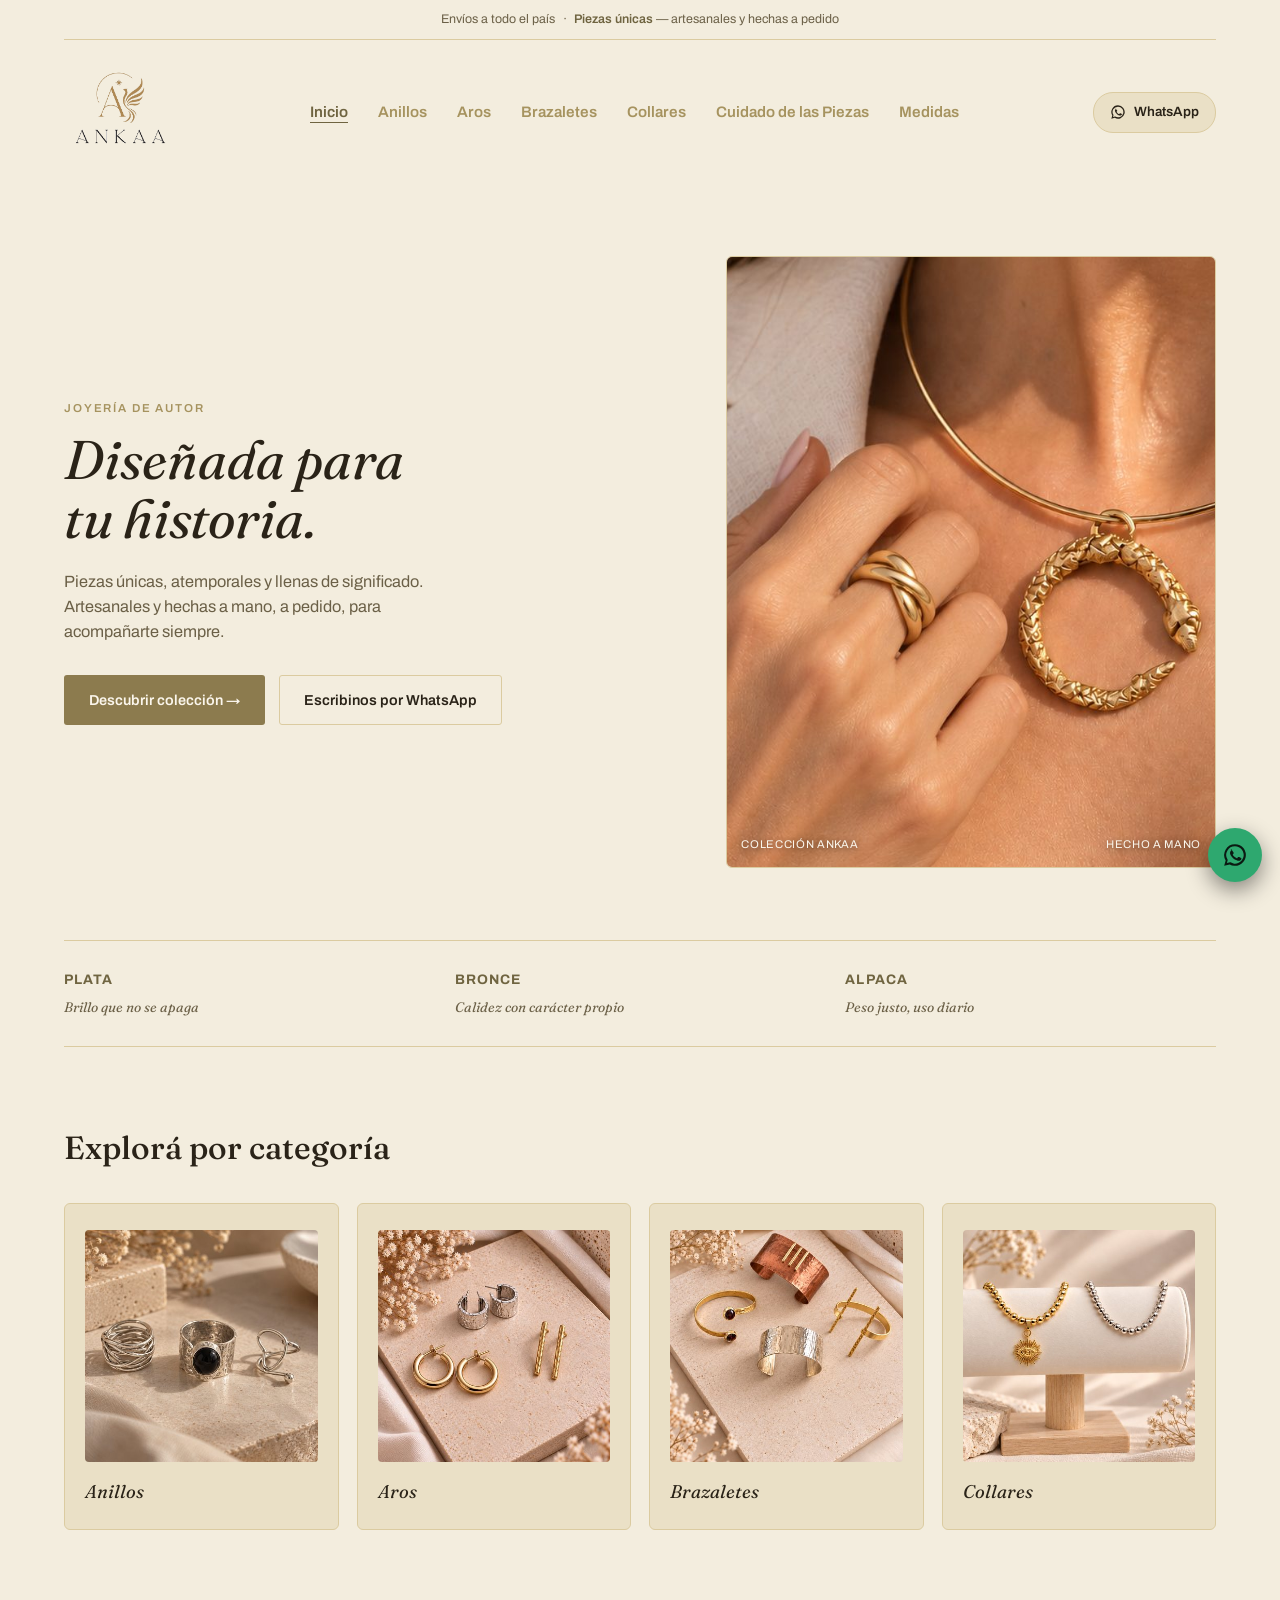
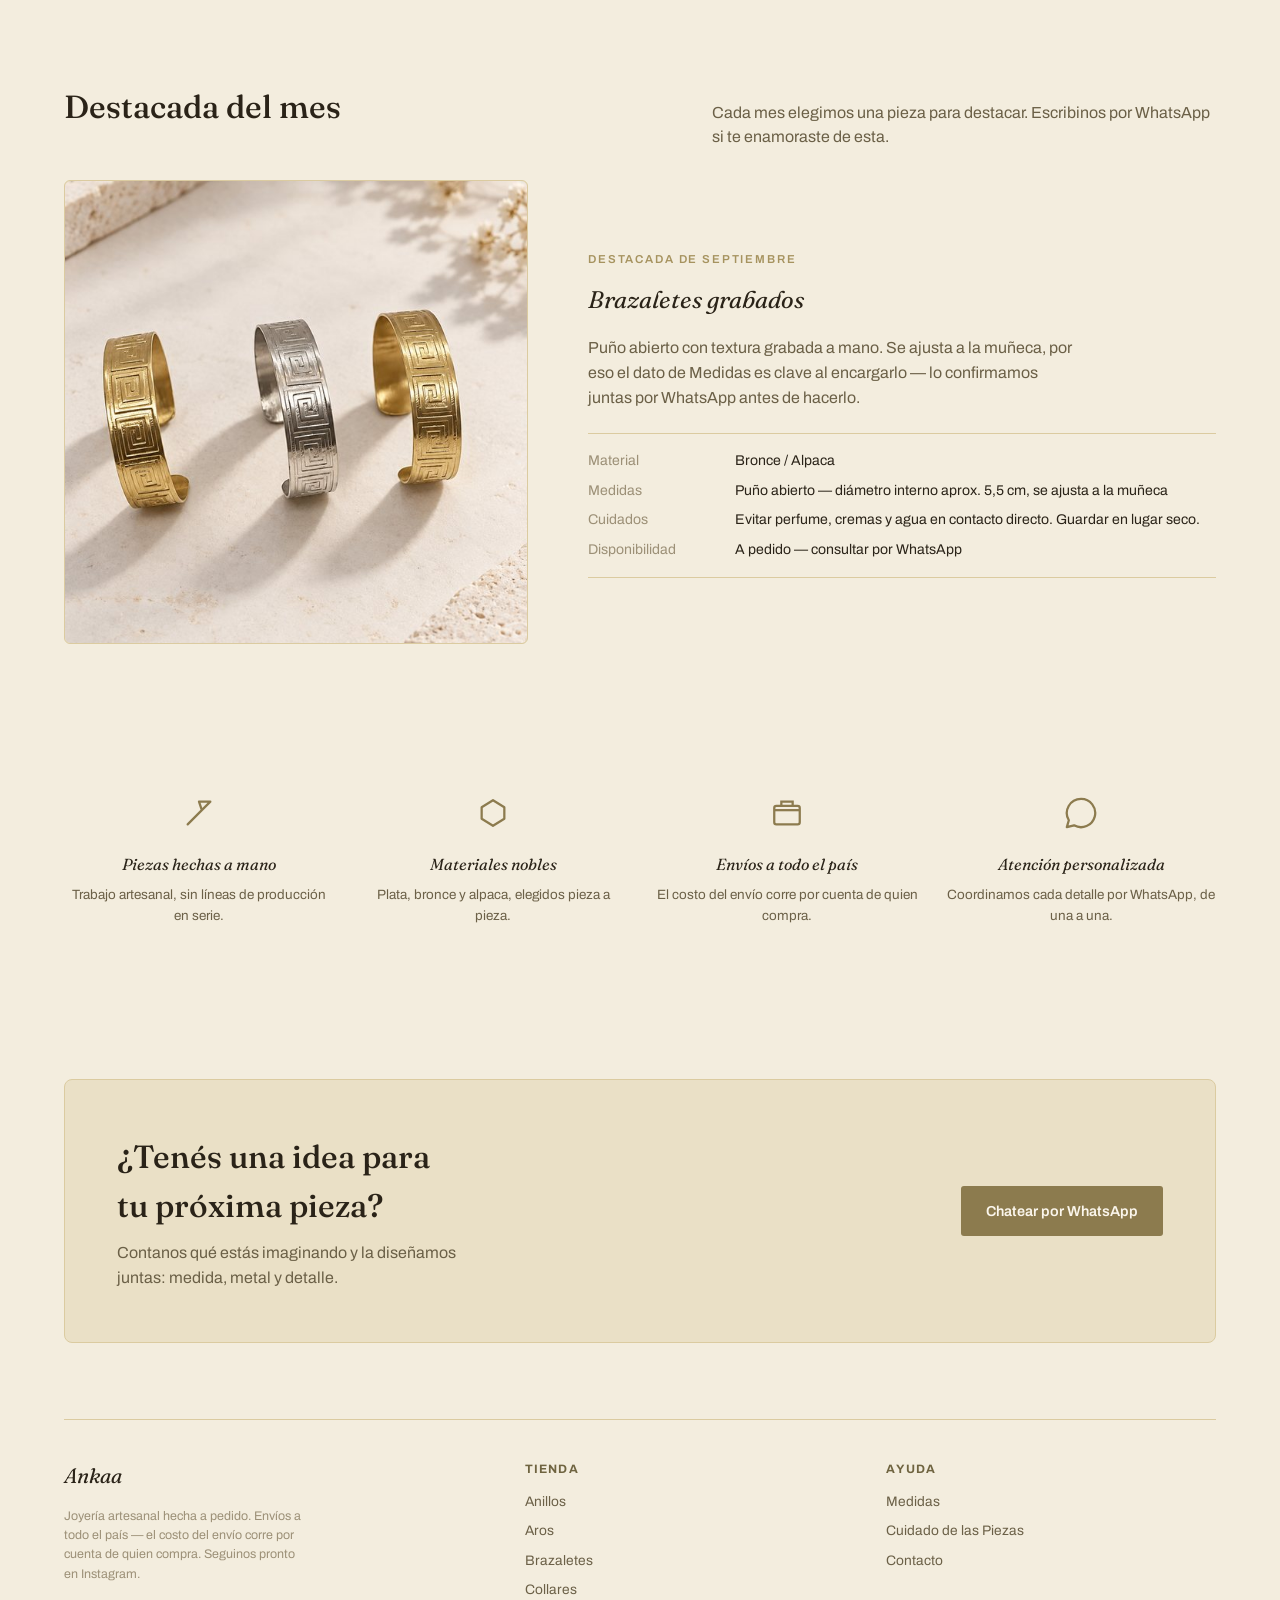
==== commit 17611cdf: "Agregado de catalogos con imagenes y caracteristicas" ====
--- a/index.html
+++ b/index.html
@@ -104,15 +104,15 @@
 
   <section aria-labelledby="feature-heading">
     <div class="section-head">
-      <h2 id="feature-heading">Hechas a pedido</h2>
-      <p class="sub">Cada pieza se trabaja de forma artesanal. Contanos tu medida y la preparamos especialmente para vos.</p>
+      <h2 id="feature-heading">Destacada del mes</h2>
+      <p class="sub">Cada mes elegimos una pieza para destacar. Escribinos por WhatsApp si te enamoraste de esta.</p>
     </div>
     <div class="feature">
       <div class="feature-art">
         <img src="img/gallery-cuffs.jpg" alt="Brazaletes artesanales Ankaa con textura grabada">
       </div>
       <div>
-        <span class="eyebrow">A pedido</span>
+        <span class="eyebrow">Destacada de septiembre</span>
         <h2 style="margin-top:10px; font-style: italic; font-weight:400;">Brazaletes grabados</h2>
         <p class="desc">Puño abierto con textura grabada a mano. Se ajusta a la muñeca, por eso el dato de Medidas es clave al encargarlo — lo confirmamos juntas por WhatsApp antes de hacerlo.</p>
         <div class="label-table">
--- a/css/style.css
+++ b/css/style.css
@@ -108,8 +108,8 @@
   text-decoration: none;
 }
 .logo img {
-  width: clamp(200px, 9vw, 112px);
-  height: clamp(200px, 9vw, 112px);
+  width: clamp(80px, 9vw, 112px);
+  height: clamp(80px, 9vw, 112px);
   object-fit: contain;
   flex: none;
 }
@@ -249,15 +249,53 @@
   border-color: var(--copper);
   transform: translateY(-2px);
 }
-.catalog-item img { width: 100%; aspect-ratio: 1 / 1; object-fit: cover; display: block; }
+.catalog-media { position: relative; aspect-ratio: 1 / 1; overflow: hidden; background: var(--bg-raised-2); }
+.catalog-media img {
+  position: absolute;
+  inset: 0;
+  width: 100%;
+  height: 100%;
+  object-fit: cover;
+  display: block;
+  transition: opacity 0.4s ease;
+}
+.catalog-media img.img-hover { opacity: 0; }
+.catalog-item:hover .catalog-media img.img-hover,
+.catalog-item:focus-visible .catalog-media img.img-hover { opacity: 1; }
 .catalog-item .catalog-cap { padding: 14px 16px 16px; }
 .catalog-item .catalog-cap .name {
   font-family: var(--font-display);
   font-style: italic;
   font-size: 1.05rem;
 }
+.catalog-item .catalog-cap .tagline {
+  margin-top: 5px;
+  font-size: 0.82rem;
+  color: var(--muted);
+  line-height: 1.4;
+}
+.catalog-item .catalog-cap .meta {
+  display: flex;
+  justify-content: space-between;
+  align-items: baseline;
+  gap: 8px;
+  margin-top: 12px;
+  font-size: 0.74rem;
+  color: var(--muted);
+  text-transform: uppercase;
+  letter-spacing: 0.03em;
+}
+.catalog-item .catalog-cap .meta .price {
+  font-family: var(--font-display);
+  font-style: italic;
+  font-size: 1rem;
+  color: var(--brass);
+  text-transform: none;
+  letter-spacing: 0;
+  white-space: nowrap;
+}
 .catalog-item .catalog-cap .cta {
-  margin-top: 6px;
+  margin-top: 8px;
   font-size: 0.8rem;
   color: var(--copper-bright);
 }
@@ -488,16 +526,54 @@
 .medida-card {
   background: var(--bg-raised);
   border: 1px solid var(--line);
-  border-radius: 8px;
+  border-radius: 10px;
   overflow: hidden;
   scroll-margin-top: 90px;
-}
-.medida-card img { width: 100%; display: block; }
+  box-shadow: 0 12px 26px -20px rgba(42, 35, 24, 0.4);
+}
+.medida-card .medida-img { padding: 22px 22px 0; }
+.medida-card .medida-img img {
+  width: 100%;
+  display: block;
+  border-radius: 6px;
+  border: 1px solid var(--line);
+}
 .medida-card .medida-cap {
-  padding: 18px 20px 22px;
-}
-.medida-card h3 { font-size: 1.1rem; font-style: italic; font-weight: 400; }
+  padding: 18px 24px 26px;
+  text-align: center;
+}
+.medida-card .step-badge {
+  display: inline-flex;
+  align-items: center;
+  justify-content: center;
+  width: 28px;
+  height: 28px;
+  border-radius: 50%;
+  background: var(--copper);
+  color: #fbf6ec;
+  font-family: var(--font-body);
+  font-size: 0.82rem;
+  font-weight: 700;
+  margin-bottom: 12px;
+}
+.medida-card h3 { font-size: 1.15rem; font-style: italic; font-weight: 400; }
 .medida-card p { margin-top: 8px; font-size: 0.86rem; color: var(--muted); }
+
+.tip-banner {
+  margin-top: 28px;
+  display: flex;
+  align-items: flex-start;
+  gap: 12px;
+  background: var(--bg-raised);
+  border: 1px solid var(--line);
+  border-radius: 6px;
+  padding: 16px 20px;
+  font-size: 0.86rem;
+  color: var(--muted);
+  max-width: 60ch;
+}
+.tip-banner svg { width: 20px; height: 20px; flex: none; margin-top: 1px; }
+.tip-banner b { color: var(--brass); }
 
 /* ---------- cuidado ---------- */
 .cuidado-grid {
@@ -509,14 +585,27 @@
 .cuidado-card {
   background: var(--bg-raised);
   border: 1px solid var(--line);
-  border-radius: 6px;
-  padding: 20px 22px;
-  display: flex;
-  gap: 14px;
+  border-radius: 10px;
+  padding: 24px 22px;
+  display: flex;
+  gap: 16px;
   align-items: flex-start;
-}
-.cuidado-card svg { width: 22px; height: 22px; flex: none; margin-top: 2px; }
-.cuidado-card p { font-size: 0.88rem; color: var(--muted); }
+  box-shadow: 0 12px 26px -20px rgba(42, 35, 24, 0.4);
+}
+.cuidado-icon {
+  width: 44px;
+  height: 44px;
+  border-radius: 50%;
+  background: var(--bg);
+  border: 1px solid var(--line);
+  display: flex;
+  align-items: center;
+  justify-content: center;
+  flex: none;
+}
+.cuidado-icon svg { width: 22px; height: 22px; }
+.cuidado-card h3 { font-size: 1.02rem; font-style: italic; font-weight: 400; margin-bottom: 6px; }
+.cuidado-card p { font-size: 0.86rem; color: var(--muted); }
 
 /* ---------- cta band ---------- */
 .cta-band {
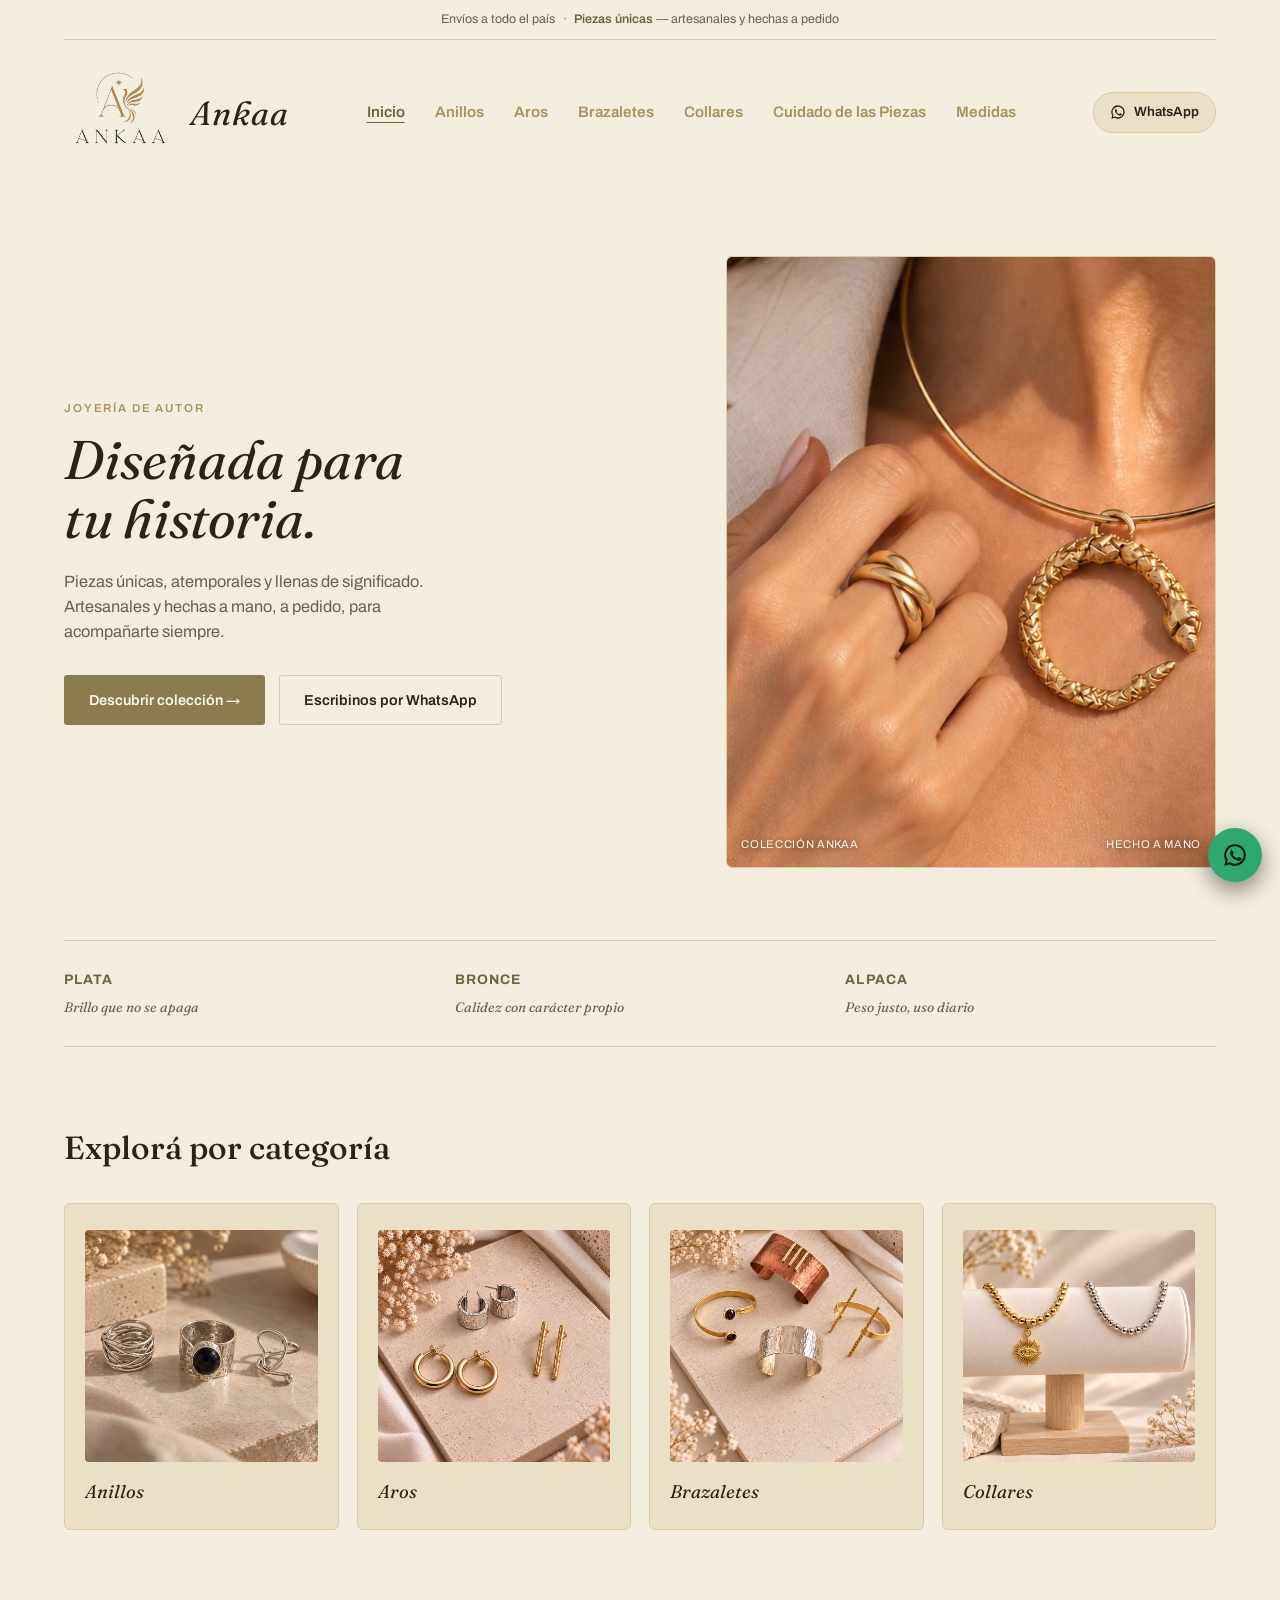
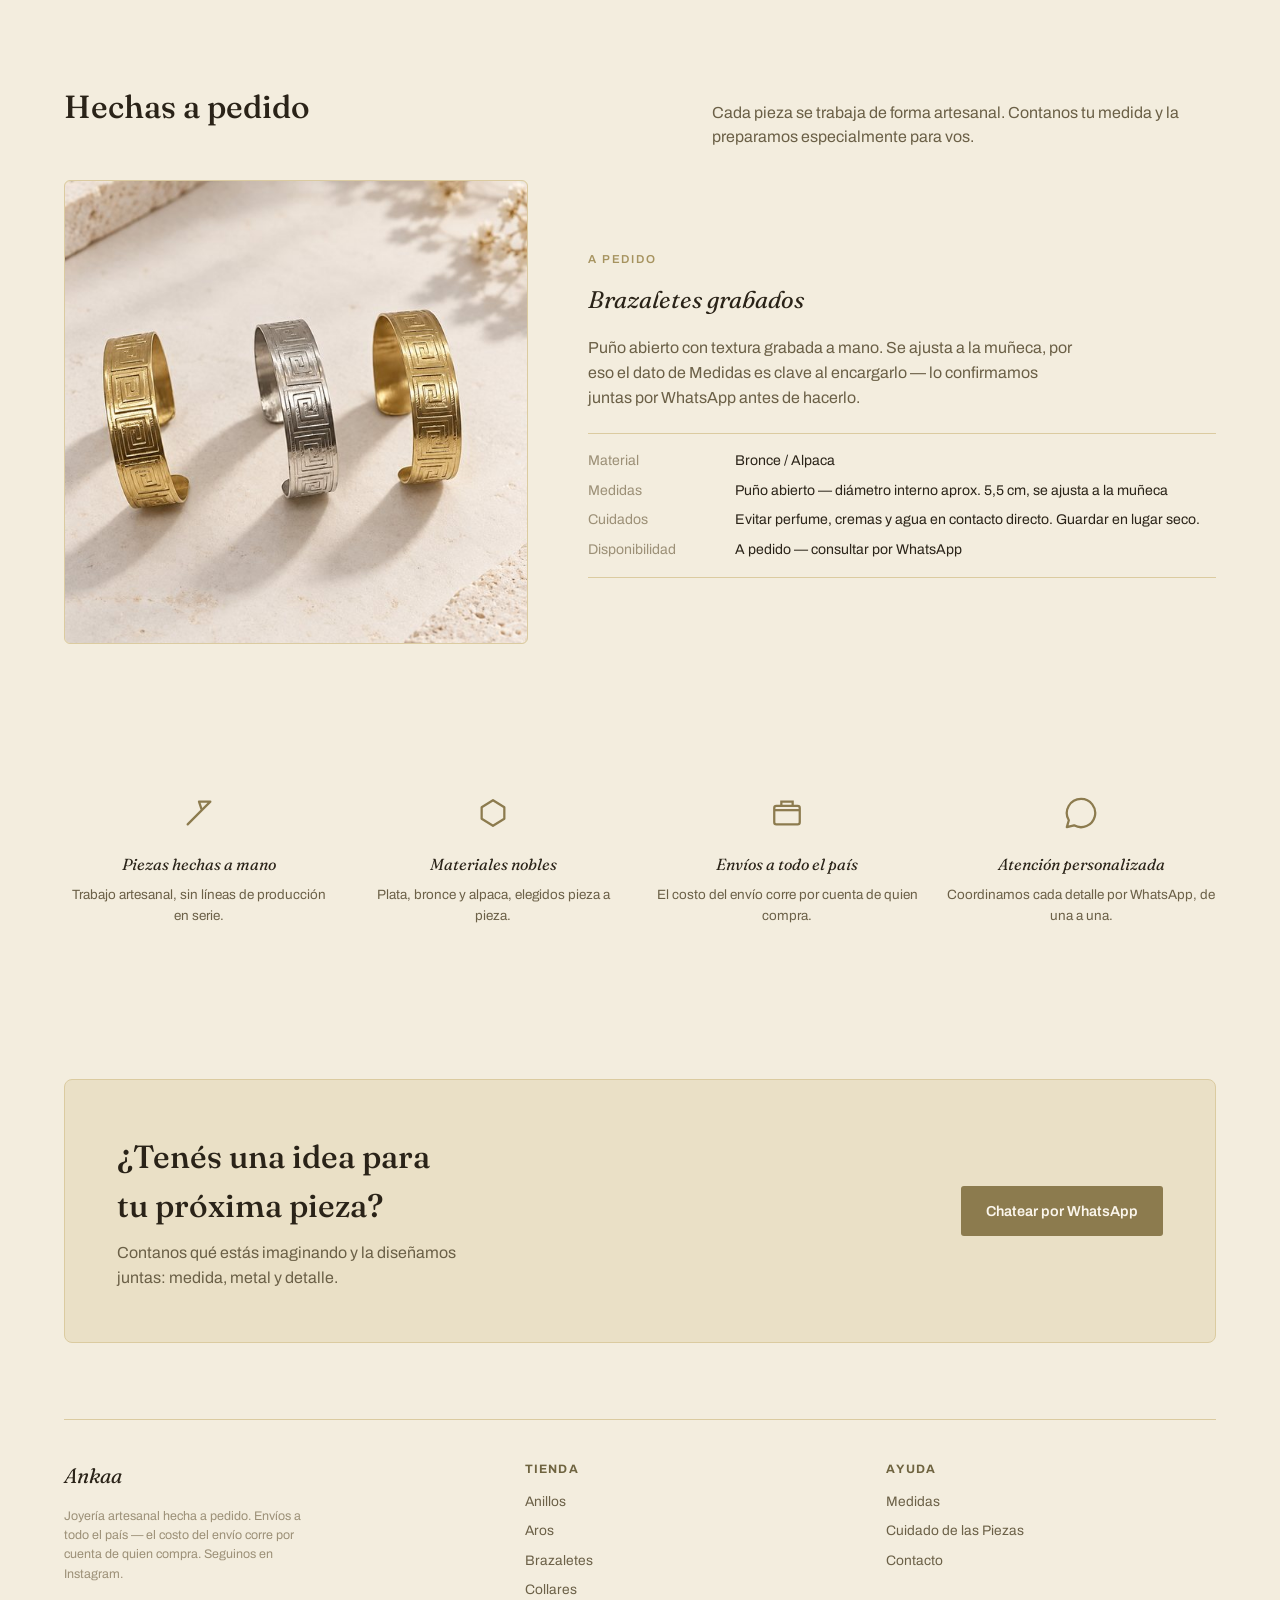
==== commit a3472b8f: "Agregado de de whatsapp e instagram" ====
--- a/index.html
+++ b/index.html
@@ -18,6 +18,7 @@
 <header class="site">
   <a class="logo" href="index.html" aria-label="Ankaa, inicio">
     <img src="img/logo.png" alt="Ankaa">
+    Ankaa
   </a>
 
   <nav class="categories" aria-label="Secciones">
@@ -31,7 +32,7 @@
   </nav>
 
   <div class="header-actions">
-    <a class="whatsapp-pill" href="#contacto">
+    <a class="whatsapp-pill" href="https://wa.me/5491150229282?text=Hola%21%20Quiero%20hacer%20una%20consulta%20sobre%20las%20piezas%20de%20Ankaa." target="_blank" rel="noopener">
       <svg viewBox="0 0 24 24" width="16" height="16" fill="currentColor" aria-hidden="true"><path d="M12 2a10 10 0 0 0-8.6 15.1L2 22l5.1-1.3A10 10 0 1 0 12 2zm0 2a8 8 0 1 1-4.2 14.8l-.3-.2-3 .8.8-2.9-.2-.3A8 8 0 0 1 12 4zm-3 3.6c-.2 0-.5 0-.7.4-.2.3-.9.9-.9 2.1s.9 2.4 1 2.6c.1.2 1.8 2.9 4.5 4 .6.3 1.1.4 1.5.5.6.2 1.2.2 1.6.1.5-.1 1.5-.6 1.7-1.2.2-.6.2-1.1.2-1.2-.1-.1-.3-.2-.6-.3-.3-.2-1.5-.8-1.8-.8-.2-.1-.4-.1-.6.1-.2.3-.7.8-.8 1-.2.2-.3.2-.5.1-.3-.1-1.1-.4-2.1-1.3-.8-.7-1.3-1.6-1.5-1.8-.1-.2 0-.4.1-.5.1-.1.3-.3.4-.5.1-.2.2-.3.3-.5.1-.2 0-.4 0-.5C9.9 9 9.3 7.6 9 7c-.2-.4-.4-.4-.6-.4H8z"/></svg>
       WhatsApp
     </a>
@@ -51,7 +52,7 @@
       <p class="lede">Piezas únicas, atemporales y llenas de significado. Artesanales y hechas a mano, a pedido, para acompañarte siempre.</p>
       <div class="hero-actions">
         <a class="btn btn-primary" href="#categorias">Descubrir colección →</a>
-        <a class="btn btn-ghost" href="#contacto">Escribinos por WhatsApp</a>
+        <a class="btn btn-ghost" href="https://wa.me/5491150229282?text=Hola%21%20Quiero%20hacer%20una%20consulta%20sobre%20las%20piezas%20de%20Ankaa." target="_blank" rel="noopener">Escribinos por WhatsApp</a>
       </div>
     </div>
     <div class="hero-art">
@@ -104,15 +105,15 @@
 
   <section aria-labelledby="feature-heading">
     <div class="section-head">
-      <h2 id="feature-heading">Destacada del mes</h2>
-      <p class="sub">Cada mes elegimos una pieza para destacar. Escribinos por WhatsApp si te enamoraste de esta.</p>
+      <h2 id="feature-heading">Hechas a pedido</h2>
+      <p class="sub">Cada pieza se trabaja de forma artesanal. Contanos tu medida y la preparamos especialmente para vos.</p>
     </div>
     <div class="feature">
       <div class="feature-art">
         <img src="img/gallery-cuffs.jpg" alt="Brazaletes artesanales Ankaa con textura grabada">
       </div>
       <div>
-        <span class="eyebrow">Destacada de septiembre</span>
+        <span class="eyebrow">A pedido</span>
         <h2 style="margin-top:10px; font-style: italic; font-weight:400;">Brazaletes grabados</h2>
         <p class="desc">Puño abierto con textura grabada a mano. Se ajusta a la muñeca, por eso el dato de Medidas es clave al encargarlo — lo confirmamos juntas por WhatsApp antes de hacerlo.</p>
         <div class="label-table">
@@ -157,7 +158,7 @@
         <h2>¿Tenés una idea para tu próxima pieza?</h2>
         <p>Contanos qué estás imaginando y la diseñamos juntas: medida, metal y detalle.</p>
       </div>
-      <a class="btn btn-primary" href="#">Chatear por WhatsApp</a>
+      <a class="btn btn-primary" href="https://wa.me/5491150229282?text=Hola%21%20Quiero%20hacer%20una%20consulta%20sobre%20las%20piezas%20de%20Ankaa." target="_blank" rel="noopener">Chatear por WhatsApp</a>
     </div>
   </section>
 </main>
@@ -165,7 +166,7 @@
 <footer>
   <div>
     <div class="foot-brand">Ankaa</div>
-    <p class="foot-fine">Joyería artesanal hecha a pedido. Envíos a todo el país — el costo del envío corre por cuenta de quien compra. Seguinos pronto en Instagram.</p>
+    <p class="foot-fine">Joyería artesanal hecha a pedido. Envíos a todo el país — el costo del envío corre por cuenta de quien compra. Seguinos en <a href="https://www.instagram.com/ankaa.collection/" target="_blank" rel="noopener">Instagram</a>.</p>
   </div>
   <div>
     <h4>Tienda</h4>
@@ -186,7 +187,7 @@
   </div>
 </footer>
 
-<a class="float-wa" href="#contacto" aria-label="Chatear por WhatsApp">
+<a class="float-wa" href="https://wa.me/5491150229282?text=Hola%21%20Quiero%20hacer%20una%20consulta%20sobre%20las%20piezas%20de%20Ankaa." target="_blank" rel="noopener" aria-label="Chatear por WhatsApp">
   <svg viewBox="0 0 24 24" fill="#0b1a12" aria-hidden="true"><path d="M12 2a10 10 0 0 0-8.6 15.1L2 22l5.1-1.3A10 10 0 1 0 12 2zm0 2a8 8 0 1 1-4.2 14.8l-.3-.2-3 .8.8-2.9-.2-.3A8 8 0 0 1 12 4zm-3 3.6c-.2 0-.5 0-.7.4-.2.3-.9.9-.9 2.1s.9 2.4 1 2.6c.1.2 1.8 2.9 4.5 4 .6.3 1.1.4 1.5.5.6.2 1.2.2 1.6.1.5-.1 1.5-.6 1.7-1.2.2-.6.2-1.1.2-1.2-.1-.1-.3-.2-.6-.3-.3-.2-1.5-.8-1.8-.8-.2-.1-.4-.1-.6.1-.2.3-.7.8-.8 1-.2.2-.3.2-.5.1-.3-.1-1.1-.4-2.1-1.3-.8-.7-1.3-1.6-1.5-1.8-.1-.2 0-.4.1-.5.1-.1.3-.3.4-.5.1-.2.2-.3.3-.5.1-.2 0-.4 0-.5C9.9 9 9.3 7.6 9 7c-.2-.4-.4-.4-.6-.4H8z"/></svg>
 </a>
 
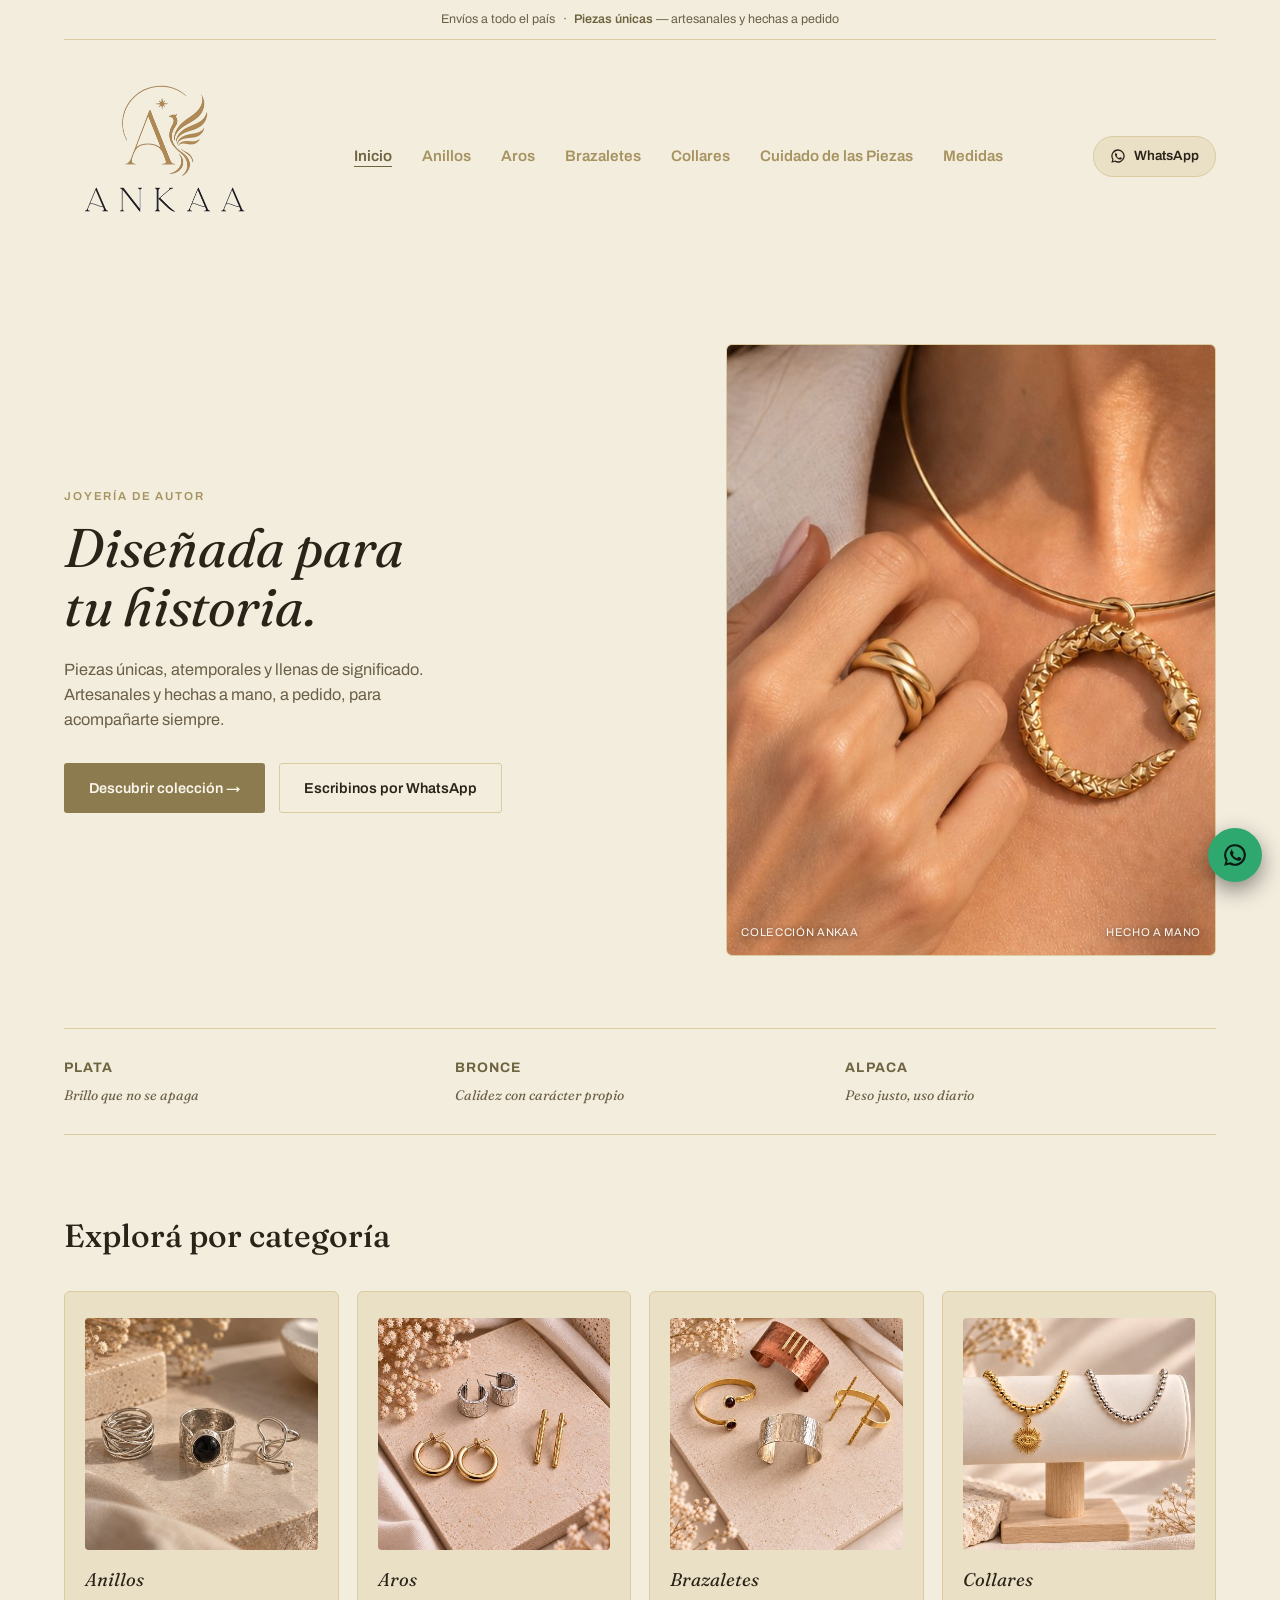
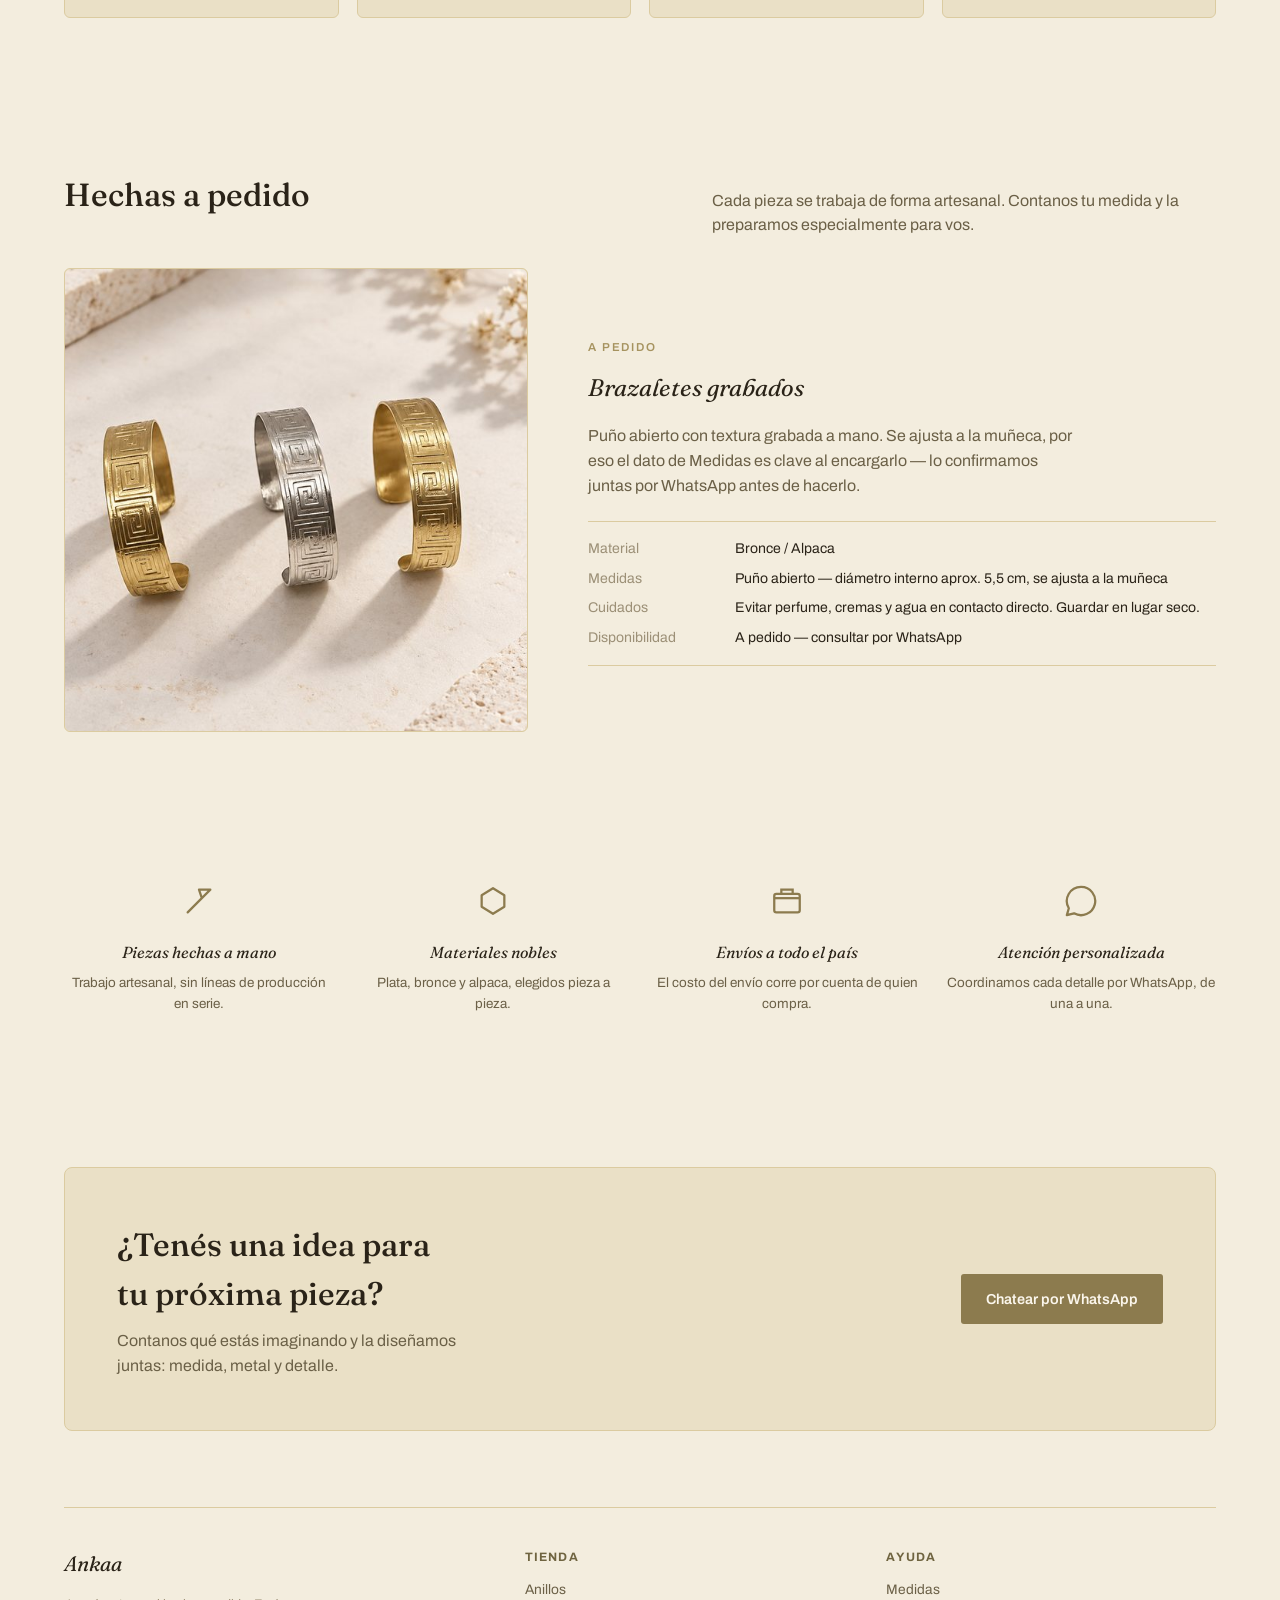
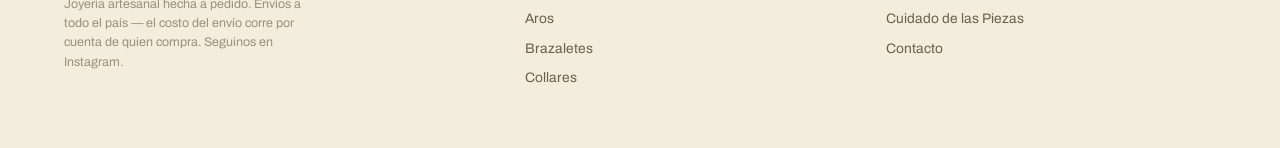
==== commit d7fc9ce0: "Correccion de logo" ====
--- a/index.html
+++ b/index.html
@@ -18,7 +18,6 @@
 <header class="site">
   <a class="logo" href="index.html" aria-label="Ankaa, inicio">
     <img src="img/logo.png" alt="Ankaa">
-    Ankaa
   </a>
 
   <nav class="categories" aria-label="Secciones">
--- a/css/style.css
+++ b/css/style.css
@@ -108,8 +108,8 @@
   text-decoration: none;
 }
 .logo img {
-  width: clamp(80px, 9vw, 112px);
-  height: clamp(80px, 9vw, 112px);
+  width: clamp(200px, 9vw, 112px);
+  height: clamp(200px, 9vw, 112px);
   object-fit: contain;
   flex: none;
 }
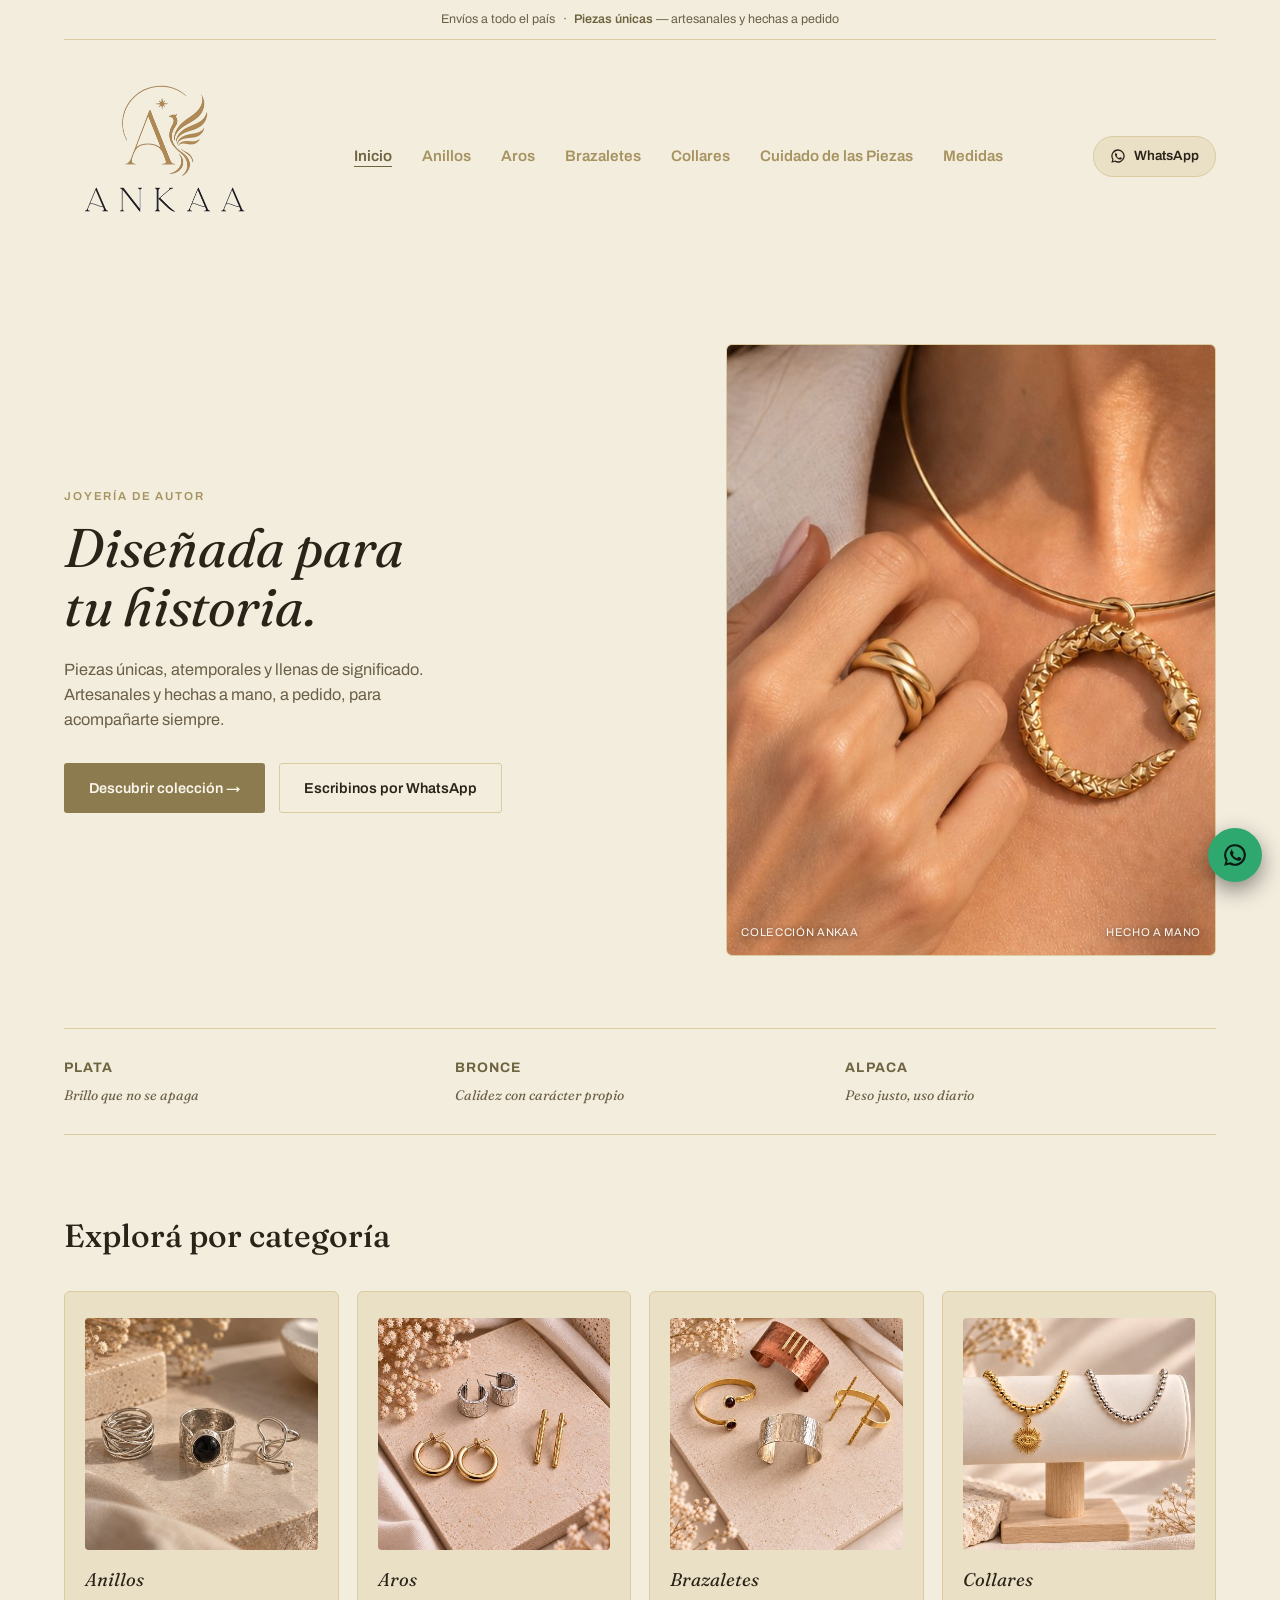
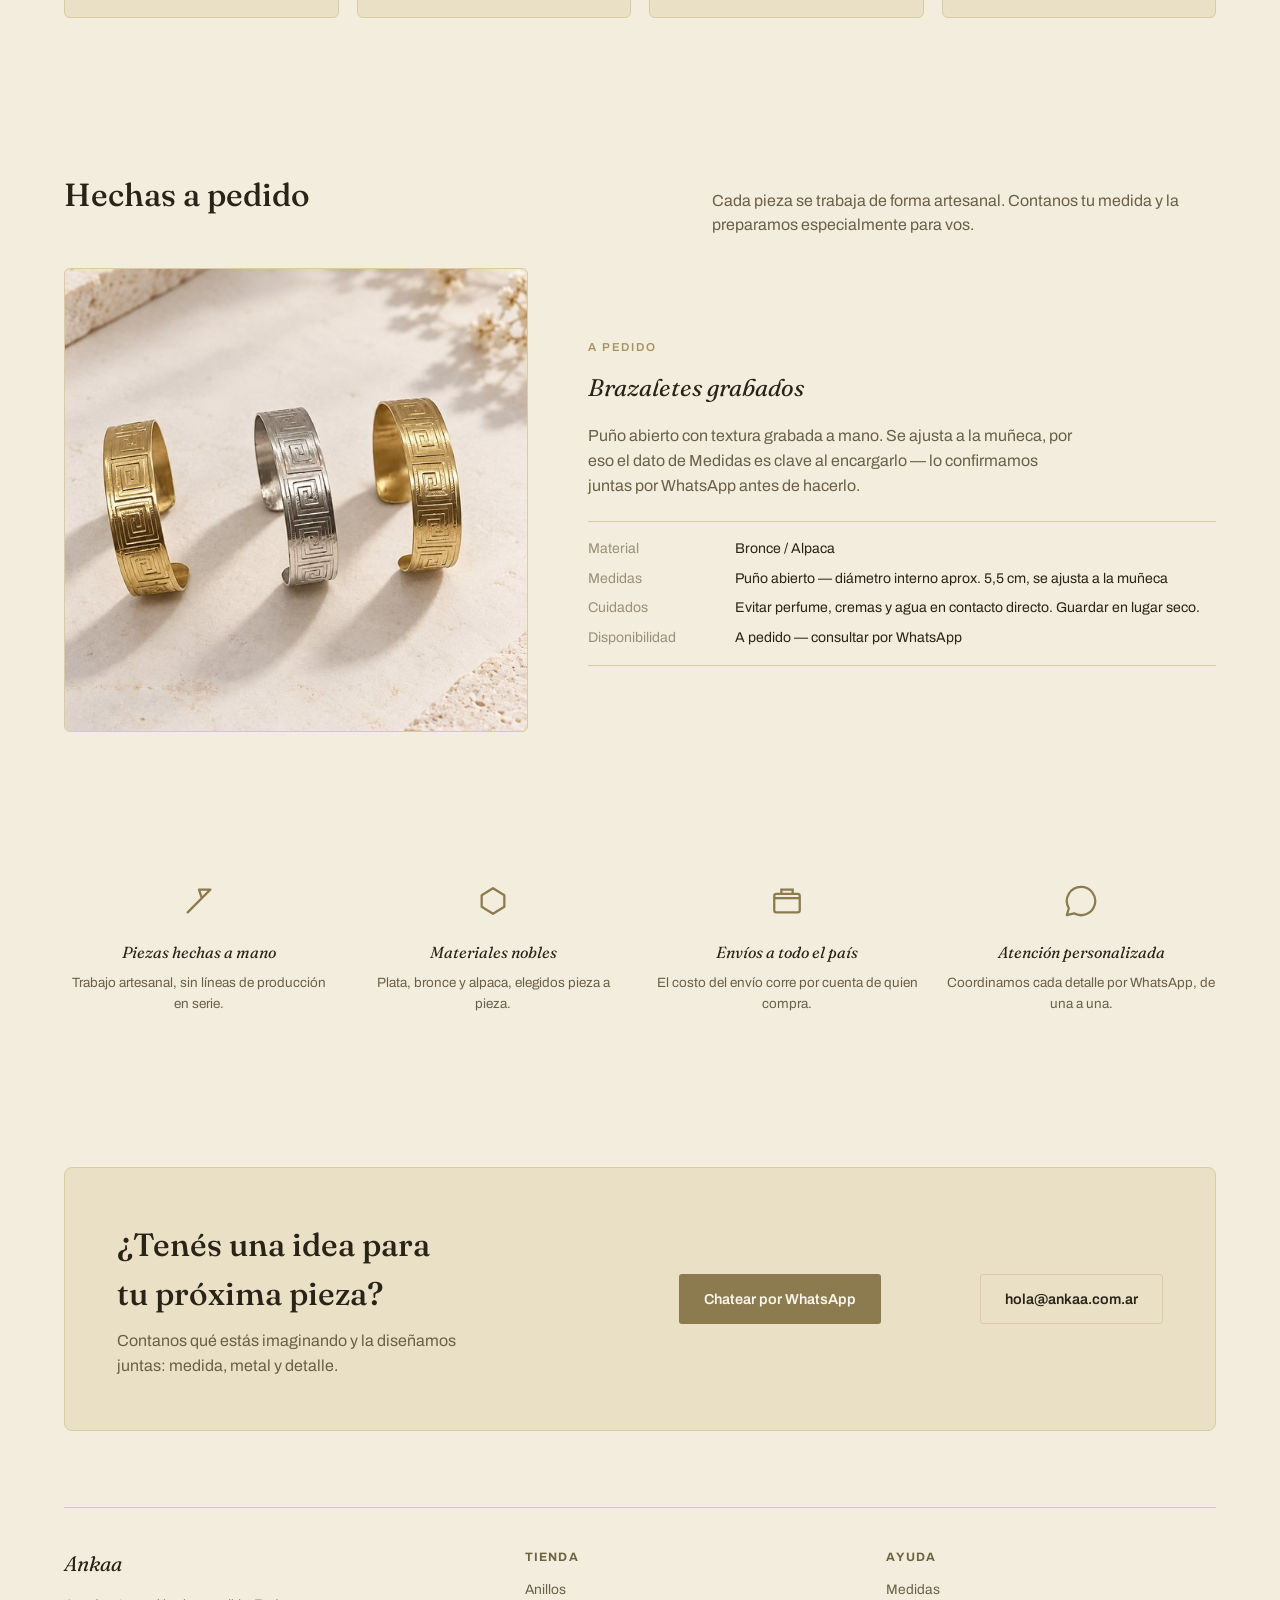
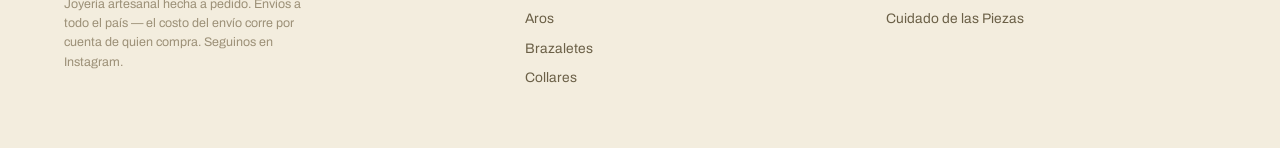
==== commit 08da703a: "Agregado de email en todas las paginas" ====
--- a/index.html
+++ b/index.html
@@ -158,6 +158,7 @@
         <p>Contanos qué estás imaginando y la diseñamos juntas: medida, metal y detalle.</p>
       </div>
       <a class="btn btn-primary" href="https://wa.me/5491150229282?text=Hola%21%20Quiero%20hacer%20una%20consulta%20sobre%20las%20piezas%20de%20Ankaa." target="_blank" rel="noopener">Chatear por WhatsApp</a>
+      <a class="btn btn-ghost" href="mailto:hola@ankaa.com.ar">hola@ankaa.com.ar</a>
     </div>
   </section>
 </main>
@@ -181,7 +182,6 @@
     <ul>
       <li><a href="medidas.html">Medidas</a></li>
       <li><a href="cuidado.html">Cuidado de las Piezas</a></li>
-      <li><a href="#contacto">Contacto</a></li>
     </ul>
   </div>
 </footer>
--- a/css/style.css
+++ b/css/style.css
@@ -160,6 +160,53 @@
 a:focus-visible, button:focus-visible {
   outline: 2px solid var(--focus);
   outline-offset: 3px;
+}
+
+/* ---------- carrusel de fotos en catálogo ---------- */
+.catalog-media {
+  position: relative;
+  aspect-ratio: 1 / 1;
+  overflow: hidden;
+  background: var(--bg-raised-2);
+}
+
+.m-track {
+  display: flex;
+  height: 100%;
+  transition: transform 0.4s ease;
+  will-change: transform;
+}
+
+.m-track .m-img {
+  flex: 0 0 100%;
+  width: 100%;
+  height: 100%;
+  object-fit: cover;
+  display: block;
+}
+
+.media-dots {
+  position: absolute;
+  bottom: 8px;
+  left: 0;
+  right: 0;
+  display: flex;
+  justify-content: center;
+  gap: 6px;
+  z-index: 2;
+}
+
+.dot {
+  width: 7px;
+  height: 7px;
+  border-radius: 50%;
+  border: none;
+  background: rgba(255, 255, 255, 0.55);
+  cursor: pointer;
+  padding: 0;
+}
+.dot.is-active {
+  background: #fff;
 }
 
 /* ---------- hamburger button (mobile) ---------- */
@@ -249,19 +296,6 @@
   border-color: var(--copper);
   transform: translateY(-2px);
 }
-.catalog-media { position: relative; aspect-ratio: 1 / 1; overflow: hidden; background: var(--bg-raised-2); }
-.catalog-media img {
-  position: absolute;
-  inset: 0;
-  width: 100%;
-  height: 100%;
-  object-fit: cover;
-  display: block;
-  transition: opacity 0.4s ease;
-}
-.catalog-media img.img-hover { opacity: 0; }
-.catalog-item:hover .catalog-media img.img-hover,
-.catalog-item:focus-visible .catalog-media img.img-hover { opacity: 1; }
 .catalog-item .catalog-cap { padding: 14px 16px 16px; }
 .catalog-item .catalog-cap .name {
   font-family: var(--font-display);
@@ -665,4 +699,4 @@
   z-index: 20;
 }
 .float-wa svg { width: 26px; height: 26px; }
-.float-wa:hover { filter: brightness(1.08); }
+.float-wa:hover { filter: brightness(1.08); }
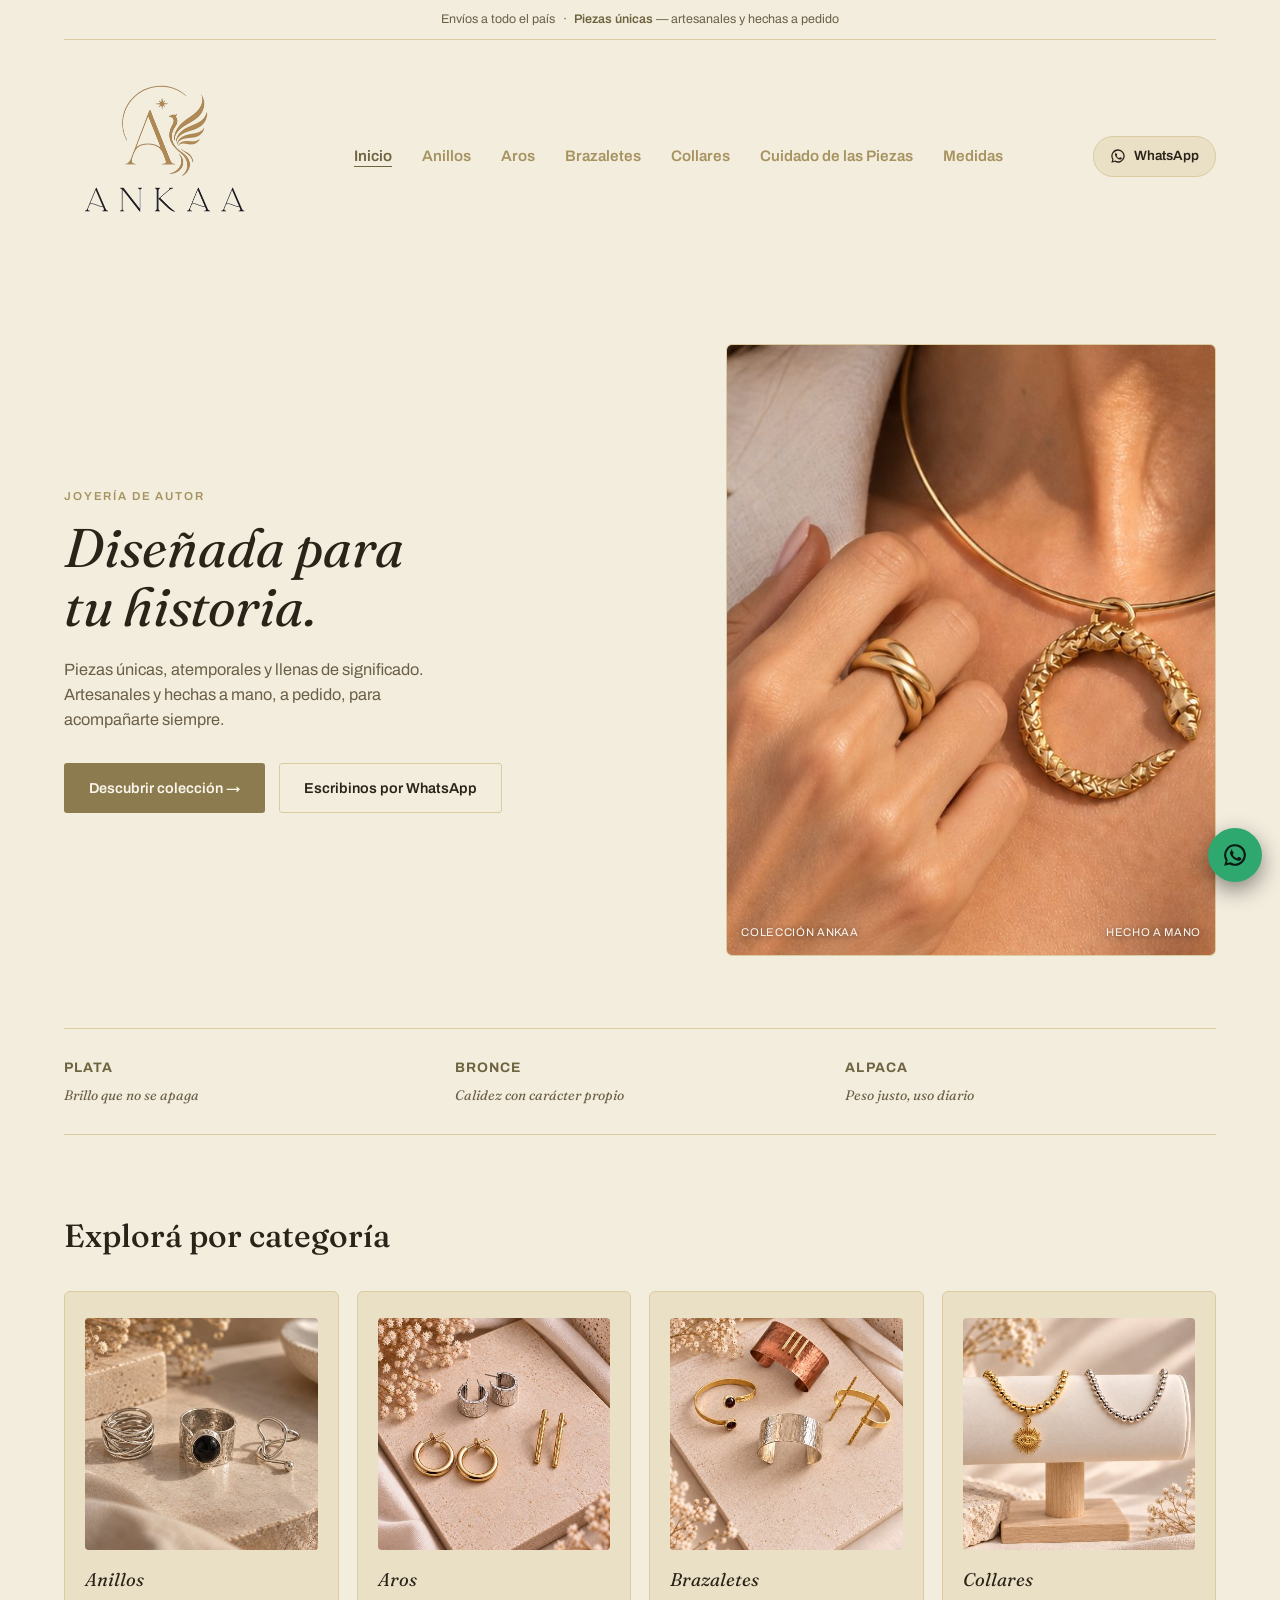
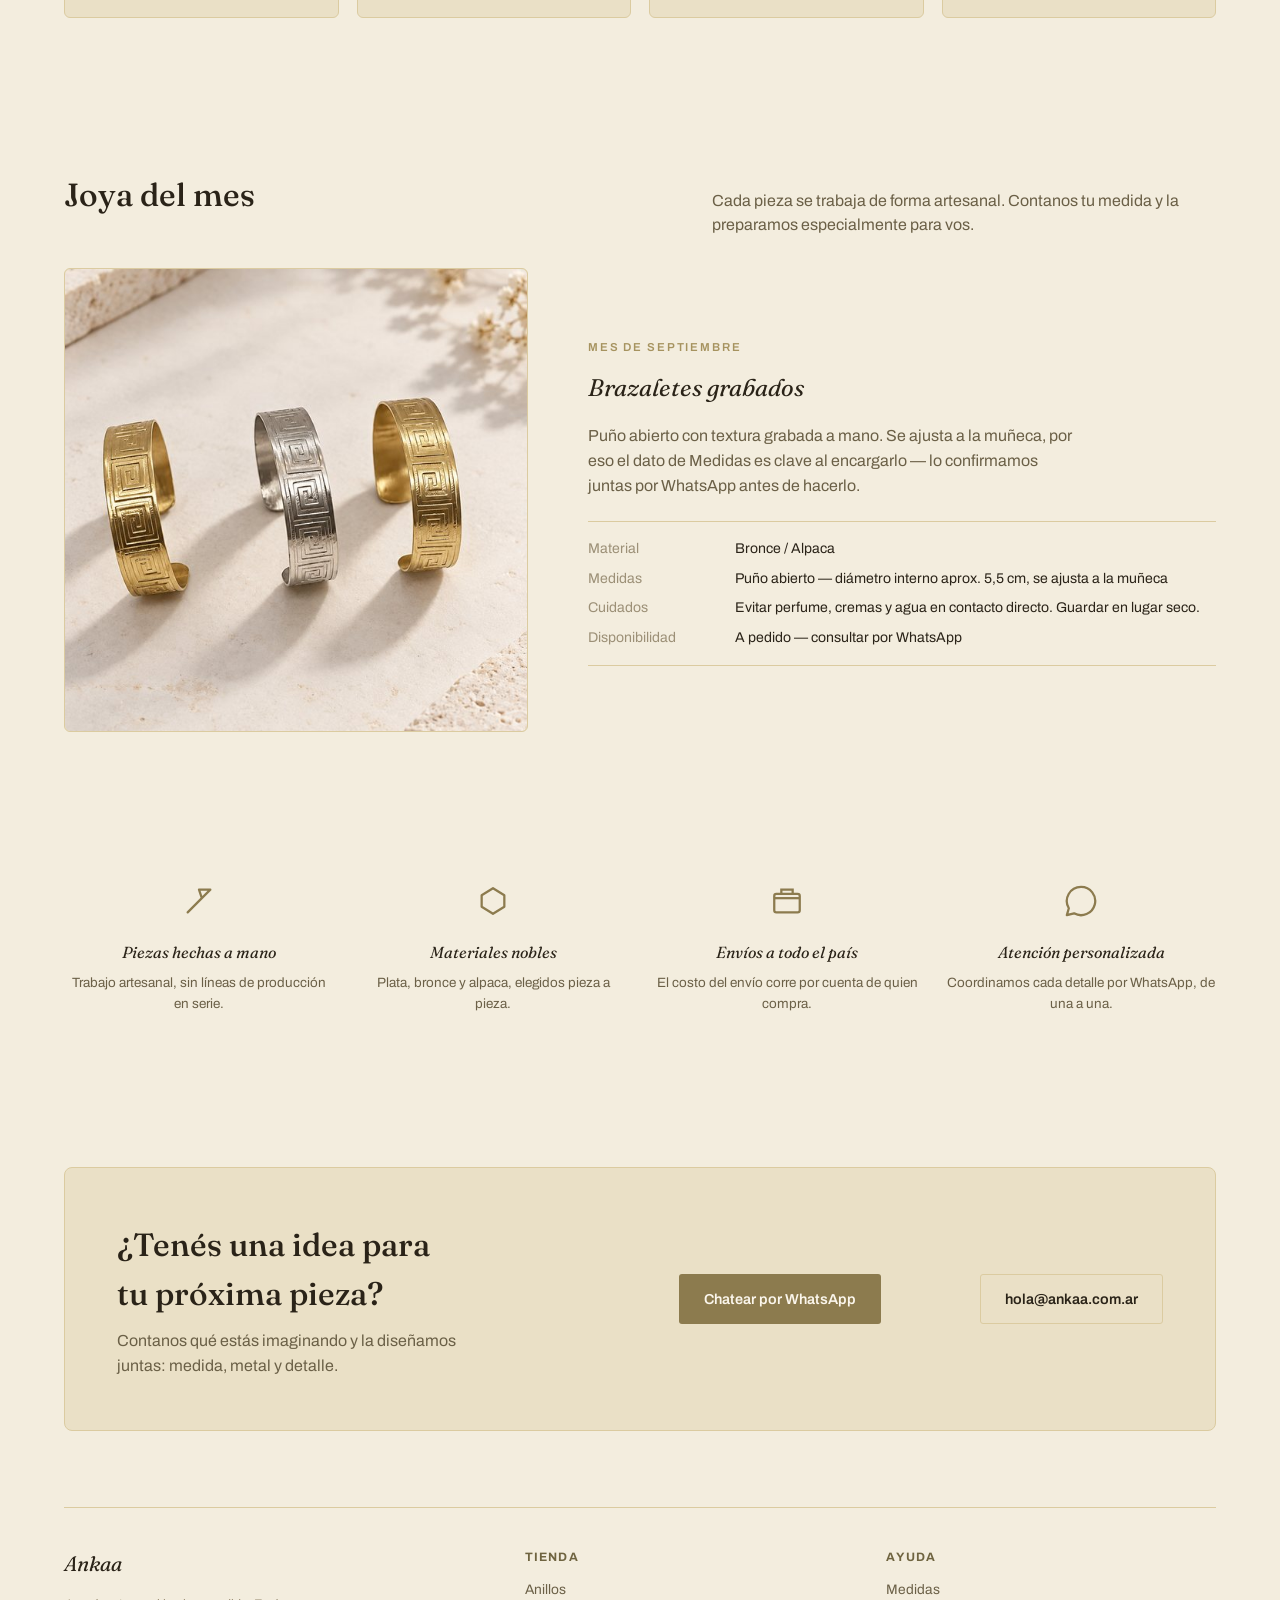
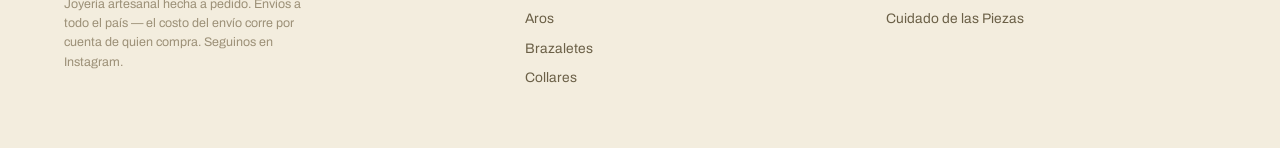
==== commit 096b9de0: "Ultimos cambios" ====
--- a/index.html
+++ b/index.html
@@ -104,7 +104,7 @@
 
   <section aria-labelledby="feature-heading">
     <div class="section-head">
-      <h2 id="feature-heading">Hechas a pedido</h2>
+      <h2 id="feature-heading">Joya del mes</h2>
       <p class="sub">Cada pieza se trabaja de forma artesanal. Contanos tu medida y la preparamos especialmente para vos.</p>
     </div>
     <div class="feature">
@@ -112,7 +112,7 @@
         <img src="img/gallery-cuffs.jpg" alt="Brazaletes artesanales Ankaa con textura grabada">
       </div>
       <div>
-        <span class="eyebrow">A pedido</span>
+        <span class="eyebrow">Mes de Septiembre</span>
         <h2 style="margin-top:10px; font-style: italic; font-weight:400;">Brazaletes grabados</h2>
         <p class="desc">Puño abierto con textura grabada a mano. Se ajusta a la muñeca, por eso el dato de Medidas es clave al encargarlo — lo confirmamos juntas por WhatsApp antes de hacerlo.</p>
         <div class="label-table">
